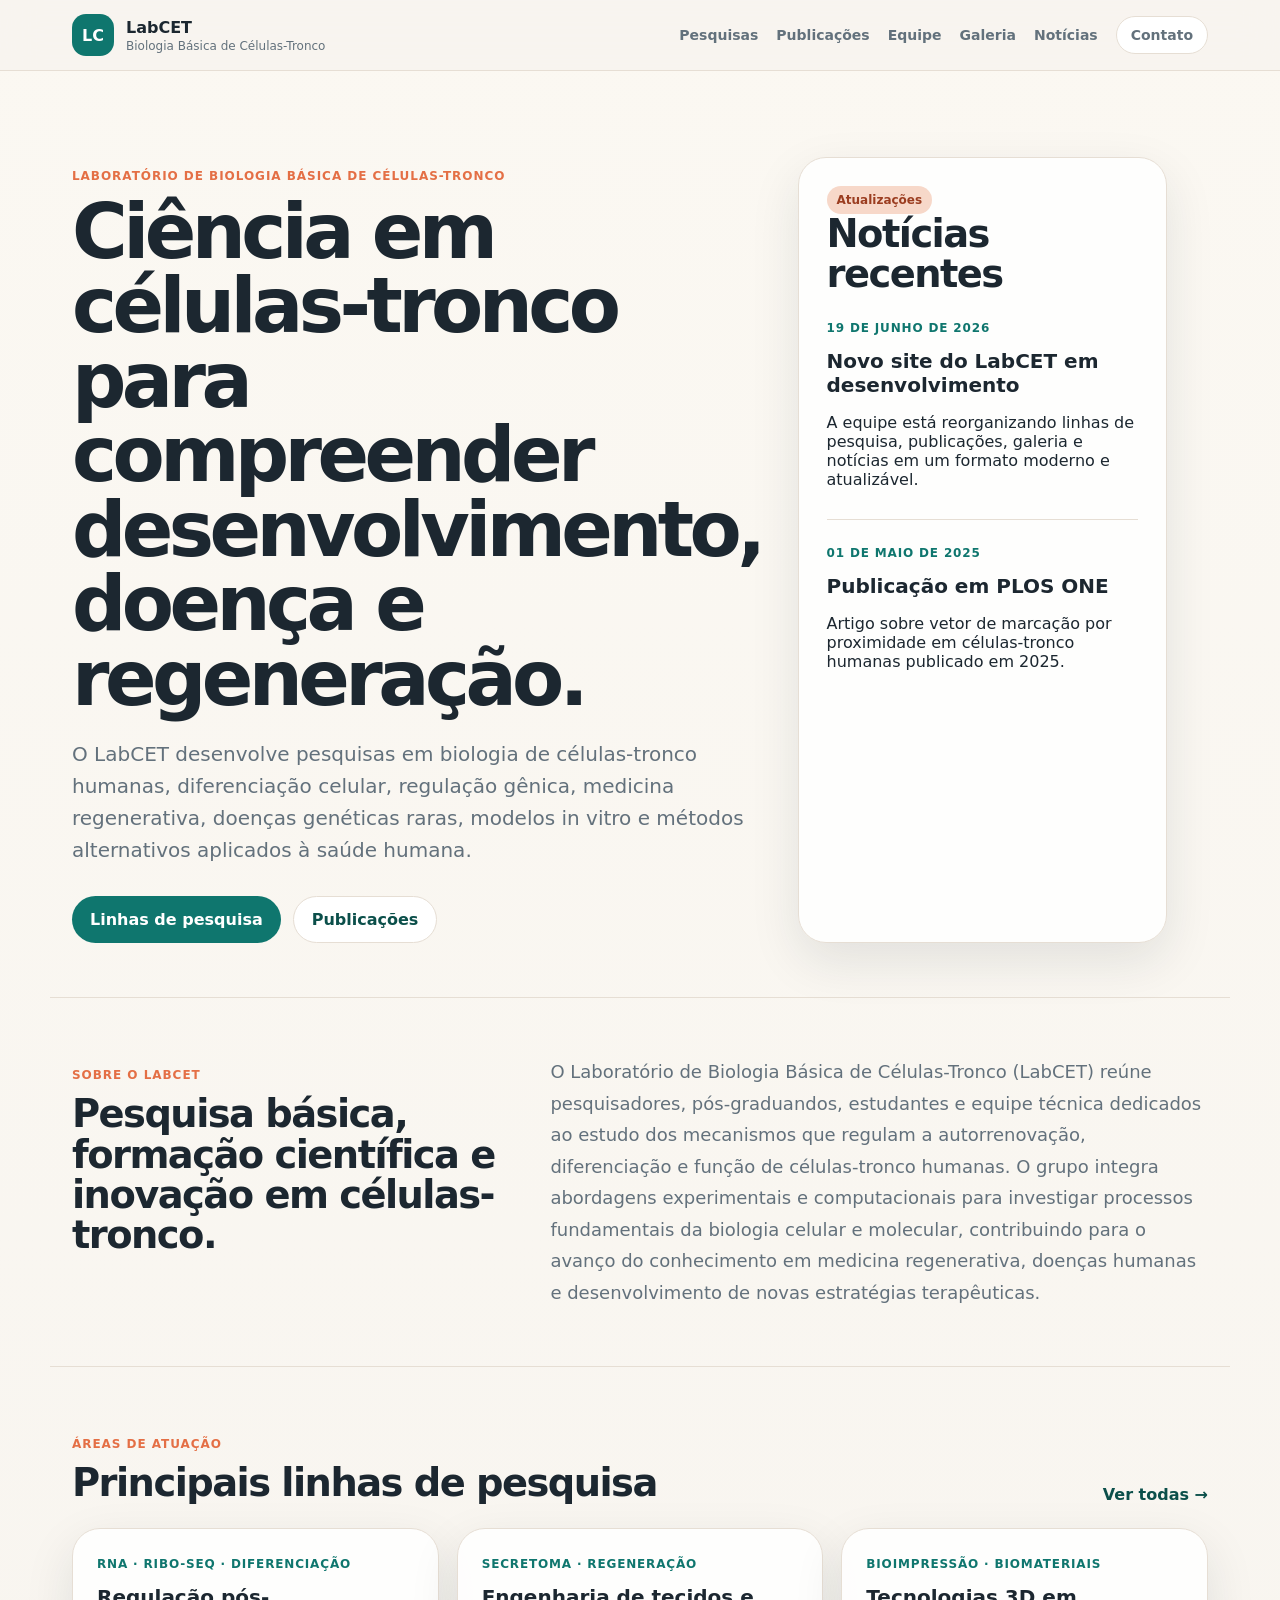
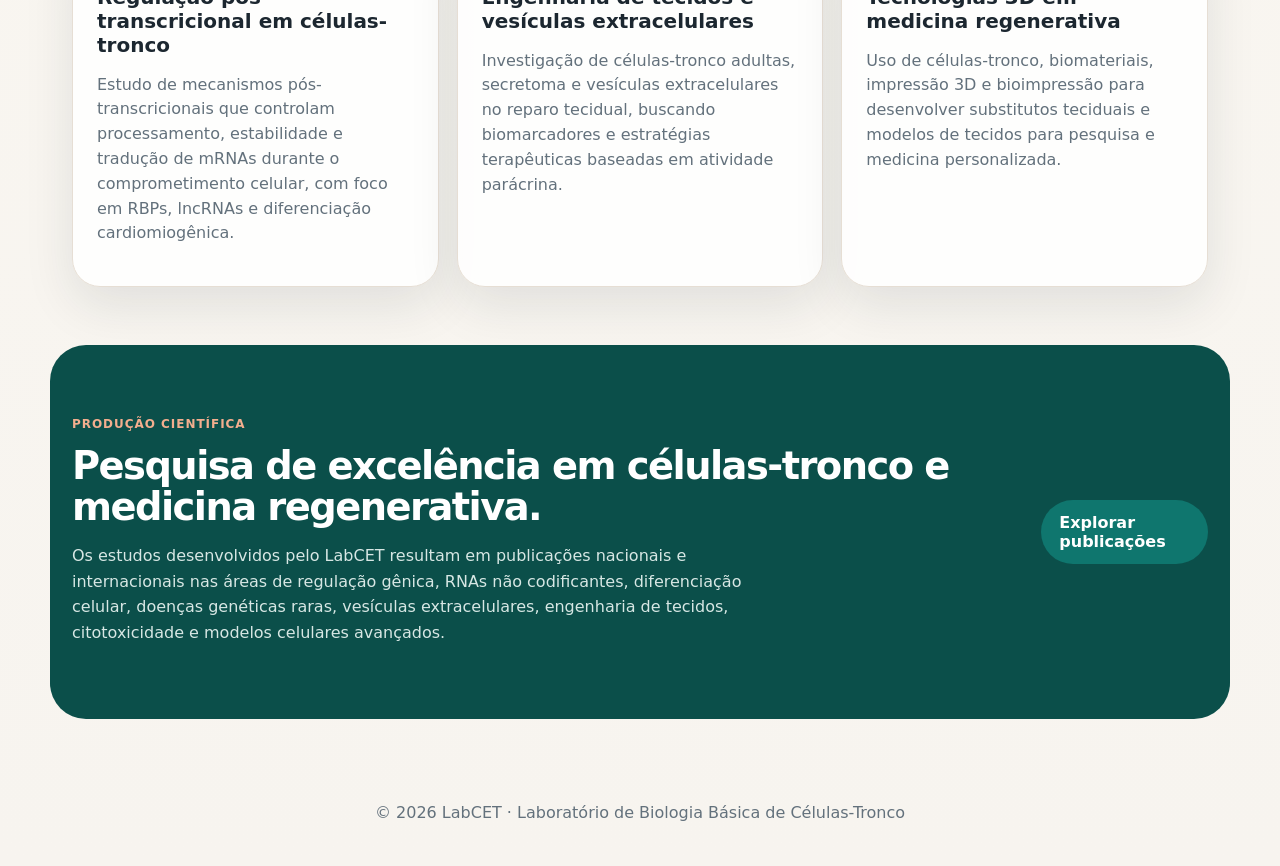
==== index.html @ a71562b8 "Update index.html" ====
<!doctype html>
<html lang="pt-BR">
<head>
  <meta charset="utf-8" />
  <meta name="viewport" content="width=device-width, initial-scale=1" />
  <title>LabCET | Início</title>
  <meta name="description" content="LabCET - Laboratório de Biologia Básica de Células-Tronco">
  <link rel="stylesheet" href="assets/styles.css" />
</head>
<body>

<header class="site-header">
  <nav class="nav">
    <a class="brand" href="index.html">
      <span class="brand-mark">LC</span>
      <span><strong>LabCET</strong><small>Biologia Básica de Células-Tronco</small></span>
    </a>
    <button class="menu-toggle" aria-label="Abrir menu">☰</button>
    <div class="nav-links">
      <a href="pesquisas.html">Pesquisas</a>
      <a href="publicacoes.html">Publicações</a>
      <a href="equipe.html">Equipe</a>
      <a href="galeria.html">Galeria</a>
      <a href="noticias.html">Notícias</a>
      <a class="pill" href="contato.html">Contato</a>
    </div>
  </nav>
</header>

<main>

<section class="hero">
  <div class="hero-copy">
    <p class="eyebrow">Laboratório de Biologia Básica de Células-Tronco</p>
    <h1>Ciência em células-tronco para compreender desenvolvimento, doença e regeneração.</h1>
    <p class="lead">
      O LabCET desenvolve pesquisas em biologia de células-tronco humanas, diferenciação celular, regulação gênica, medicina regenerativa, doenças genéticas raras, modelos in vitro e métodos alternativos aplicados à saúde humana.
    </p>
    <div class="hero-actions">
      <a class="button primary" href="pesquisas.html">Linhas de pesquisa</a>
      <a class="button secondary" href="publicacoes.html">Publicações</a>
    </div>
  </div>

  <aside class="hero-card">
    <span class="card-label">Atualizações</span>
    <h2>Notícias recentes</h2>
    <div id="news-preview"></div>
  </aside>
</section>

<section class="section about split">
  <div>
    <p class="section-kicker">Sobre o LabCET</p>
    <h2>Pesquisa básica, formação científica e inovação em células-tronco.</h2>
  </div>
  <p>
    O Laboratório de Biologia Básica de Células-Tronco (LabCET) reúne pesquisadores, pós-graduandos, estudantes e equipe técnica dedicados ao estudo dos mecanismos que regulam a autorrenovação, diferenciação e função de células-tronco humanas. O grupo integra abordagens experimentais e computacionais para investigar processos fundamentais da biologia celular e molecular, contribuindo para o avanço do conhecimento em medicina regenerativa, doenças humanas e desenvolvimento de novas estratégias terapêuticas.
  </p>
</section>

<section class="section">
  <div class="section-heading">
    <div>
      <p class="section-kicker">Áreas de atuação</p>
      <h2>Principais linhas de pesquisa</h2>
    </div>
    <a class="text-link" href="pesquisas.html">Ver todas →</a>
  </div>
  <div id="research-home" class="grid cards"></div>
</section>

<section class="section highlight-band">
  <div>
    <p class="section-kicker">Produção científica</p>
    <h2>Pesquisa de excelência em células-tronco e medicina regenerativa.</h2>
    <p>
      Os estudos desenvolvidos pelo LabCET resultam em publicações nacionais e internacionais nas áreas de regulação gênica, RNAs não codificantes, diferenciação celular, doenças genéticas raras, vesículas extracelulares, engenharia de tecidos, citotoxicidade e modelos celulares avançados.
    </p>
  </div>
  <a class="button primary" href="publicacoes.html">Explorar publicações</a>
</section>

</main>

<footer>
  <p>© <span id="current-year"></span> LabCET · Laboratório de Biologia Básica de Células-Tronco</p>
</footer>

<script src="data/site-data.js"></script>
<script src="assets/script.js"></script>

</body>
</html>
---- assets/styles.css ----
:root{
  --bg:#F7F4EF;
  --surface:#FFFFFF;
  --ink:#1C2730;
  --muted:#63717C;
  --primary:#0F766E;
  --primary-dark:#0B4F4A;
  --accent:#E46F45;
  --accent-soft:#F7D8C9;
  --line:#E6DED4;
  --shadow:0 18px 50px rgba(24,39,48,.10);
}
*{box-sizing:border-box}
html{scroll-behavior:smooth}
body{
  margin:0;
  font-family:Inter, ui-sans-serif, system-ui, -apple-system, BlinkMacSystemFont, "Segoe UI", sans-serif;
  color:var(--ink);
  background:linear-gradient(180deg,#FBF8F2 0%, var(--bg) 100%);
}
a{color:inherit}
.site-header{
  position:sticky; top:0; z-index:10;
  backdrop-filter: blur(18px);
  background:rgba(247,244,239,.86);
  border-bottom:1px solid var(--line);
}
.nav{
  max-width:1180px; margin:auto; padding:14px 22px;
  display:flex; align-items:center; justify-content:space-between; gap:20px;
}
.brand{display:flex; align-items:center; gap:12px; text-decoration:none}
.brand-mark{
  width:42px; height:42px; border-radius:14px;
  display:grid; place-items:center;
  background:var(--primary); color:white; font-weight:800;
}
.brand small{display:block;color:var(--muted);font-size:12px;margin-top:2px}
.nav-links{display:flex; align-items:center; gap:18px; font-size:14px}
.nav-links a{text-decoration:none;color:var(--muted);font-weight:650}
.nav-links a:hover{color:var(--primary-dark)}
.pill{padding:10px 14px;border:1px solid var(--line);border-radius:999px;background:white}
.menu-toggle{display:none;background:none;border:0;font-size:26px}
.hero,.page-hero{
  max-width:1180px; margin:0 auto; padding:86px 22px 54px;
}
.hero{display:grid; grid-template-columns:1.5fr .9fr; gap:36px; align-items:stretch}
.page-hero{padding-bottom:24px}
.eyebrow,.section-kicker{color:var(--accent);font-weight:800;text-transform:uppercase;letter-spacing:.08em;font-size:12px}
h1{font-size:clamp(42px,6vw,76px);line-height:.98;margin:12px 0 22px;letter-spacing:-.06em;max-width:950px}
h2{font-size:clamp(28px,3vw,42px);line-height:1.05;margin:0;letter-spacing:-.04em}
h3{margin:0 0 10px;font-size:20px}
.lead{font-size:20px;line-height:1.6;color:var(--muted);max-width:760px}
.hero-actions{display:flex;gap:12px;flex-wrap:wrap;margin-top:30px}
.button{
  display:inline-flex; align-items:center; justify-content:center;
  padding:13px 18px; border-radius:999px; text-decoration:none; font-weight:800;
}
.primary{background:var(--primary);color:white}
.secondary{background:white;color:var(--primary-dark);border:1px solid var(--line)}
.text-link{color:var(--primary-dark);font-weight:800;text-decoration:none}
.hero-card,.card,.person-card,.contact-card{
  background:rgba(255,255,255,.88);
  border:1px solid var(--line);
  border-radius:28px;
  box-shadow:var(--shadow);
}
.hero-card{padding:28px}
.card-label{display:inline-block;background:var(--accent-soft);color:#9B3D20;padding:7px 10px;border-radius:999px;font-weight:800;font-size:12px}
.section{max-width:1180px;margin:0 auto;padding:58px 22px}
.split{
  display:grid; grid-template-columns:.8fr 1.2fr; gap:40px;
  border-top:1px solid var(--line); border-bottom:1px solid var(--line);
}
.split p:last-child{font-size:18px;line-height:1.75;color:var(--muted);margin:0}
.section-heading{display:flex;justify-content:space-between;gap:20px;align-items:end;margin-bottom:24px}
.search-input{
  width:min(420px,100%);
  border:1px solid var(--line); border-radius:999px; padding:13px 16px;
  background:white; color:var(--ink); outline:0;
}
.grid{display:grid;gap:18px}
.cards{grid-template-columns:repeat(3,minmax(0,1fr))}
.card{padding:24px}
.card p,.person-card p,.contact-card p{color:var(--muted);line-height:1.55}
.tag{display:inline-block;margin-bottom:14px;color:var(--primary);font-size:12px;font-weight:800;text-transform:uppercase;letter-spacing:.07em}
.highlight-band{
  background:var(--primary-dark);
  color:white;
  border-radius:36px;
  display:flex;
  justify-content:space-between;
  align-items:center;
  gap:24px;
  margin-bottom:40px;
}
.highlight-band p{color:#D7E7E4;max-width:680px;line-height:1.6}
.highlight-band .section-kicker{color:#F3AE8E}
.year-tabs{display:flex;gap:8px;flex-wrap:wrap;margin-bottom:28px}
.year-tabs button{
  border:1px solid var(--line);background:white;border-radius:999px;padding:10px 14px;font-weight:800;color:var(--muted);cursor:pointer
}
.year-tabs button.active{background:var(--primary);color:white;border-color:var(--primary)}
.publication-timeline{position:relative;display:grid;gap:36px}
.year-group{
  display:grid;
  grid-template-columns:110px 1fr;
  gap:28px;
}
.year-label{
  position:sticky;
  top:92px;
  align-self:start;
  font-size:34px;
  letter-spacing:-.05em;
  font-weight:900;
  color:var(--primary-dark);
}
.year-items{
  position:relative;
  display:grid;
  gap:14px;
  padding-left:24px;
  border-left:2px solid var(--line);
}
.pub-item{
  position:relative;
  background:white;
  border:1px solid var(--line);
  border-radius:22px;
  padding:18px;
}
.pub-item:before{
  content:"";
  position:absolute;
  left:-32px;
  top:24px;
  width:14px;
  height:14px;
  border-radius:999px;
  background:var(--accent);
  border:4px solid var(--bg);
}
.pub-item strong{display:block;font-size:18px}
.pub-meta{color:var(--muted);font-size:14px;margin-top:8px}
.team-grid{grid-template-columns:repeat(4,minmax(0,1fr))}
.person-card{padding:18px}
.avatar{
  width:72px;height:72px;border-radius:22px;background:linear-gradient(135deg,var(--primary),var(--accent));
  display:grid;place-items:center;color:white;font-weight:900;font-size:22px;margin-bottom:14px;
}
.role{color:var(--accent);font-weight:800;font-size:12px;text-transform:uppercase}
.gallery-grid{display:grid;grid-template-columns:repeat(4,1fr);gap:16px}
.gallery-placeholder{
  min-height:220px;border-radius:28px;border:1px dashed #C7BCAE;background:#fff8;
  display:grid;place-items:center;color:var(--muted);font-weight:800;text-align:center;padding:18px
}
.contact-card{
  padding:34px;
  display:flex;
  justify-content:space-between;
  align-items:center;
  gap:24px;
}
footer{text-align:center;color:var(--muted);padding:28px}
.mini-news{border-bottom:1px solid var(--line);padding:14px 0}
.mini-news:last-child{border-bottom:0}
@media(max-width:850px){
  .hero,.split,.year-group{grid-template-columns:1fr}
  .cards,.team-grid,.gallery-grid{grid-template-columns:1fr}
  .section-heading,.highlight-band,.contact-card{align-items:stretch;flex-direction:column}
  .year-label{position:static}
  .nav-links{display:none;position:absolute;left:22px;right:22px;top:72px;background:white;border:1px solid var(--line);border-radius:22px;padding:18px;box-shadow:var(--shadow);flex-direction:column;align-items:flex-start}
  .nav-links.open{display:flex}
  .menu-toggle{display:block}
}
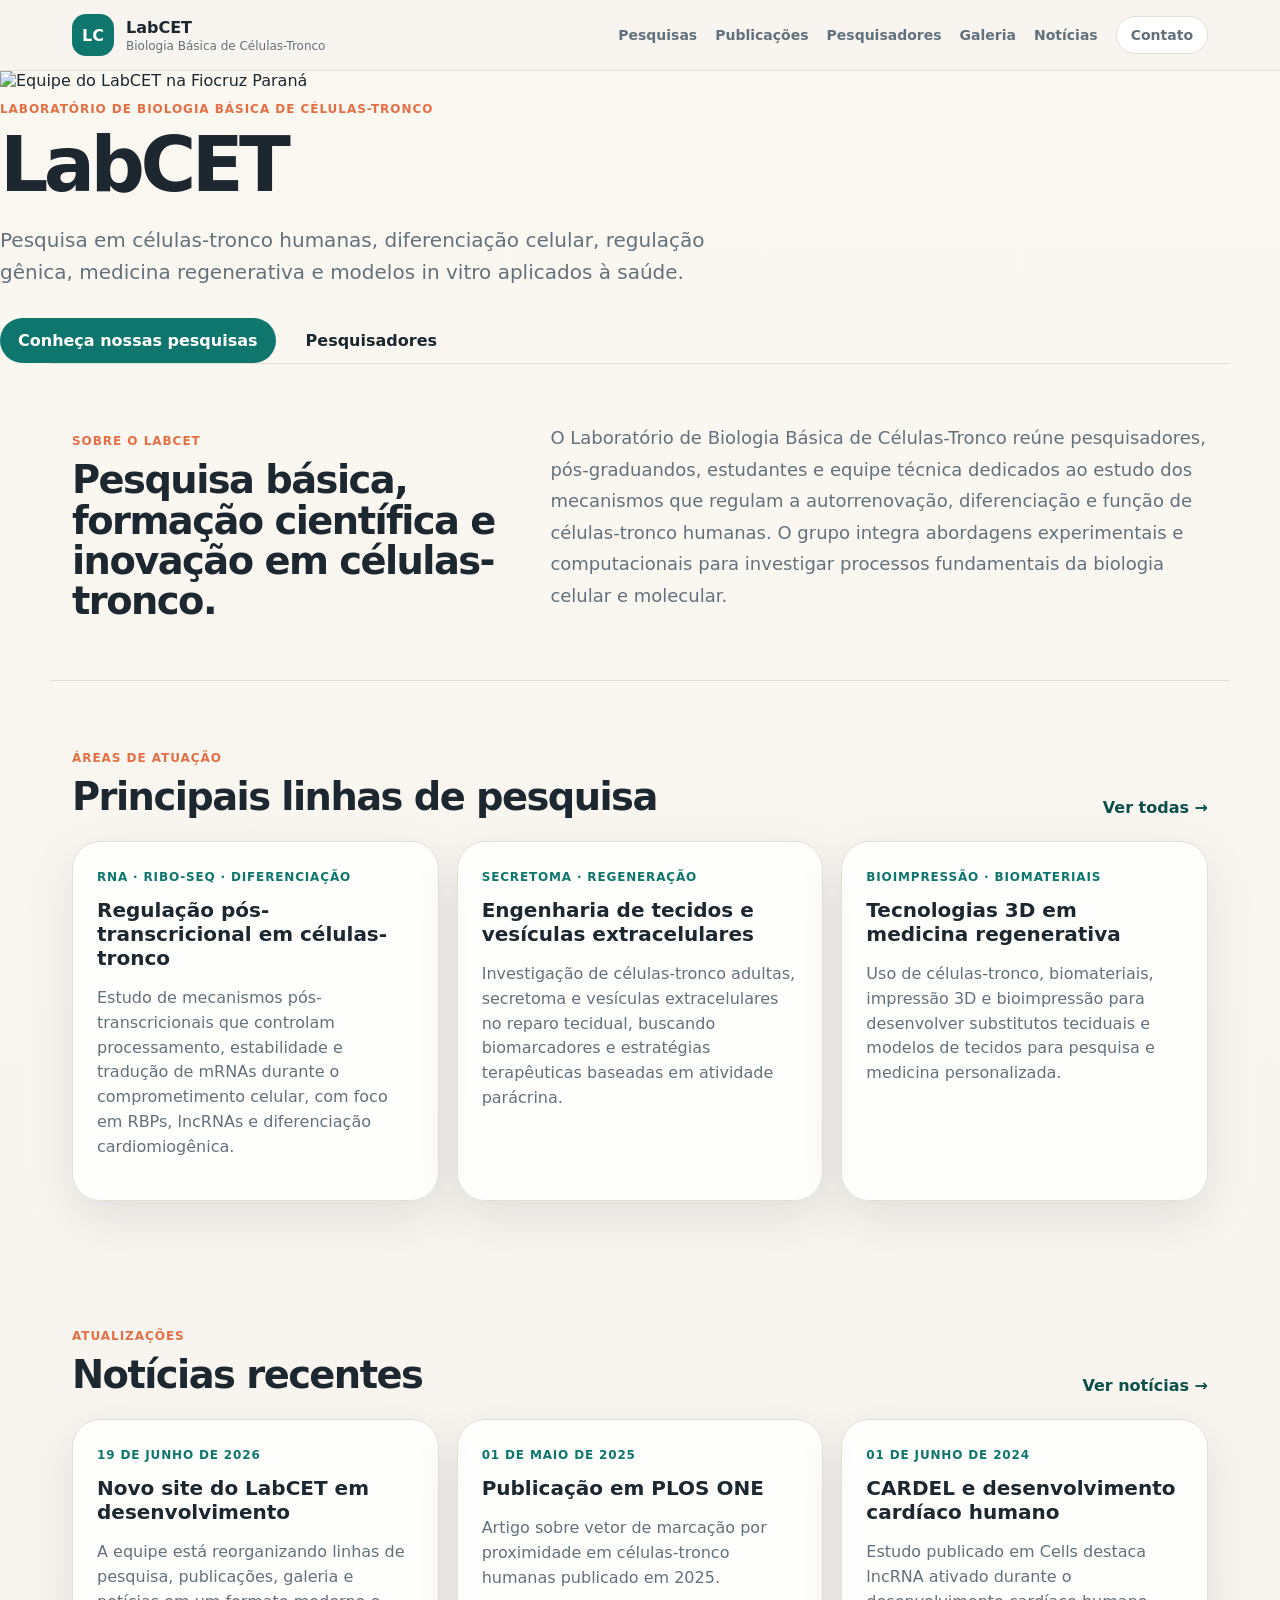
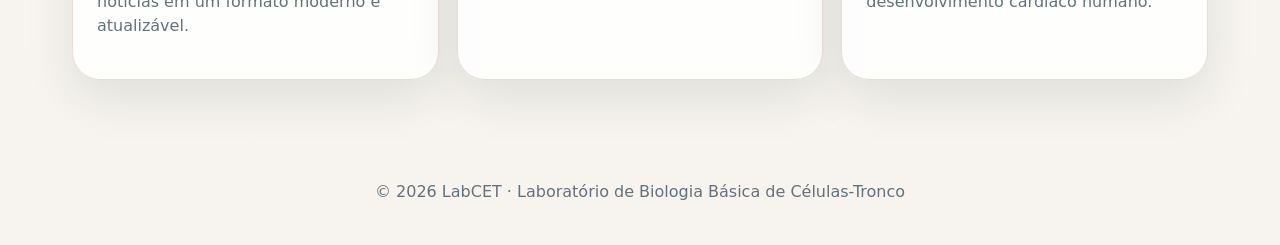
==== commit 43f2ce1b: "Revise content in index.html for clarity and structure Updated various sections of the index.html fi" ====
--- a/index.html
+++ b/index.html
@@ -19,7 +19,7 @@
     <div class="nav-links">
       <a href="pesquisas.html">Pesquisas</a>
       <a href="publicacoes.html">Publicações</a>
-      <a href="equipe.html">Equipe</a>
+      <a href="equipe.html">Pesquisadores</a>
       <a href="galeria.html">Galeria</a>
       <a href="noticias.html">Notícias</a>
       <a class="pill" href="contato.html">Contato</a>
@@ -29,24 +29,22 @@
 
 <main>
 
-<section class="hero">
-  <div class="hero-copy">
+<section class="home-hero-photo">
+  <img src="assets/images/labcet_equipe_fiocruz.jpg" alt="Equipe do LabCET na Fiocruz Paraná">
+  <div class="home-hero-overlay"></div>
+
+  <div class="home-hero-content">
     <p class="eyebrow">Laboratório de Biologia Básica de Células-Tronco</p>
-    <h1>Ciência em células-tronco para compreender desenvolvimento, doença e regeneração.</h1>
+    <h1>LabCET</h1>
     <p class="lead">
-      O LabCET desenvolve pesquisas em biologia de células-tronco humanas, diferenciação celular, regulação gênica, medicina regenerativa, doenças genéticas raras, modelos in vitro e métodos alternativos aplicados à saúde humana.
+      Pesquisa em células-tronco humanas, diferenciação celular, regulação gênica,
+      medicina regenerativa e modelos in vitro aplicados à saúde.
     </p>
     <div class="hero-actions">
-      <a class="button primary" href="pesquisas.html">Linhas de pesquisa</a>
-      <a class="button secondary" href="publicacoes.html">Publicações</a>
+      <a class="button primary" href="pesquisas.html">Conheça nossas pesquisas</a>
+      <a class="button photo-secondary" href="equipe.html">Pesquisadores</a>
     </div>
   </div>
-
-  <aside class="hero-card">
-    <span class="card-label">Atualizações</span>
-    <h2>Notícias recentes</h2>
-    <div id="news-preview"></div>
-  </aside>
 </section>
 
 <section class="section about split">
@@ -55,7 +53,11 @@
     <h2>Pesquisa básica, formação científica e inovação em células-tronco.</h2>
   </div>
   <p>
-    O Laboratório de Biologia Básica de Células-Tronco (LabCET) reúne pesquisadores, pós-graduandos, estudantes e equipe técnica dedicados ao estudo dos mecanismos que regulam a autorrenovação, diferenciação e função de células-tronco humanas. O grupo integra abordagens experimentais e computacionais para investigar processos fundamentais da biologia celular e molecular, contribuindo para o avanço do conhecimento em medicina regenerativa, doenças humanas e desenvolvimento de novas estratégias terapêuticas.
+    O Laboratório de Biologia Básica de Células-Tronco reúne pesquisadores,
+    pós-graduandos, estudantes e equipe técnica dedicados ao estudo dos mecanismos
+    que regulam a autorrenovação, diferenciação e função de células-tronco humanas.
+    O grupo integra abordagens experimentais e computacionais para investigar
+    processos fundamentais da biologia celular e molecular.
   </p>
 </section>
 
@@ -70,15 +72,15 @@
   <div id="research-home" class="grid cards"></div>
 </section>
 
-<section class="section highlight-band">
-  <div>
-    <p class="section-kicker">Produção científica</p>
-    <h2>Pesquisa de excelência em células-tronco e medicina regenerativa.</h2>
-    <p>
-      Os estudos desenvolvidos pelo LabCET resultam em publicações nacionais e internacionais nas áreas de regulação gênica, RNAs não codificantes, diferenciação celular, doenças genéticas raras, vesículas extracelulares, engenharia de tecidos, citotoxicidade e modelos celulares avançados.
-    </p>
+<section class="section news-home">
+  <div class="section-heading">
+    <div>
+      <p class="section-kicker">Atualizações</p>
+      <h2>Notícias recentes</h2>
+    </div>
+    <a class="text-link" href="noticias.html">Ver notícias →</a>
   </div>
-  <a class="button primary" href="publicacoes.html">Explorar publicações</a>
+  <div id="news-list" class="grid cards"></div>
 </section>
 
 </main>
--- a/assets/styles.css
+++ b/assets/styles.css
@@ -175,3 +175,81 @@
   .nav-links.open{display:flex}
   .menu-toggle{display:block}
 }
+
+
+.leaders-grid{
+  display:grid;
+  grid-template-columns:repeat(2,minmax(0,1fr));
+  gap:22px;
+}
+.leader-card{
+  background:rgba(255,255,255,.9);
+  border:1px solid var(--line);
+  border-radius:32px;
+  box-shadow:var(--shadow);
+  padding:24px;
+  display:grid;
+  grid-template-columns:118px 1fr;
+  gap:22px;
+  align-items:start;
+}
+.leader-photo{
+  width:118px;
+  height:118px;
+  border-radius:28px;
+  background:linear-gradient(135deg,var(--primary),var(--accent));
+  display:grid;
+  place-items:center;
+  color:white;
+  font-size:34px;
+  font-weight:900;
+  overflow:hidden;
+}
+.leader-photo img{
+  width:100%;
+  height:100%;
+  object-fit:cover;
+  display:block;
+}
+.leader-title{
+  color:var(--accent);
+  font-weight:900;
+  font-size:12px;
+  text-transform:uppercase;
+  letter-spacing:.07em;
+  margin-bottom:8px;
+}
+.leader-area{
+  color:var(--primary-dark);
+  font-weight:800;
+  line-height:1.35;
+  margin:8px 0 10px;
+}
+.leader-bio{
+  color:var(--muted);
+  line-height:1.6;
+  margin:0;
+}
+.team-groups{
+  display:grid;
+  gap:34px;
+}
+.team-group h3{
+  font-size:26px;
+  letter-spacing:-.04em;
+  margin-bottom:16px;
+  color:var(--primary-dark);
+}
+.team-group-grid{
+  display:grid;
+  grid-template-columns:repeat(4,minmax(0,1fr));
+  gap:18px;
+}
+@media(max-width:950px){
+  .leaders-grid{grid-template-columns:1fr}
+  .team-group-grid{grid-template-columns:repeat(2,minmax(0,1fr))}
+}
+@media(max-width:620px){
+  .leader-card{grid-template-columns:1fr}
+  .team-group-grid{grid-template-columns:1fr}
+}
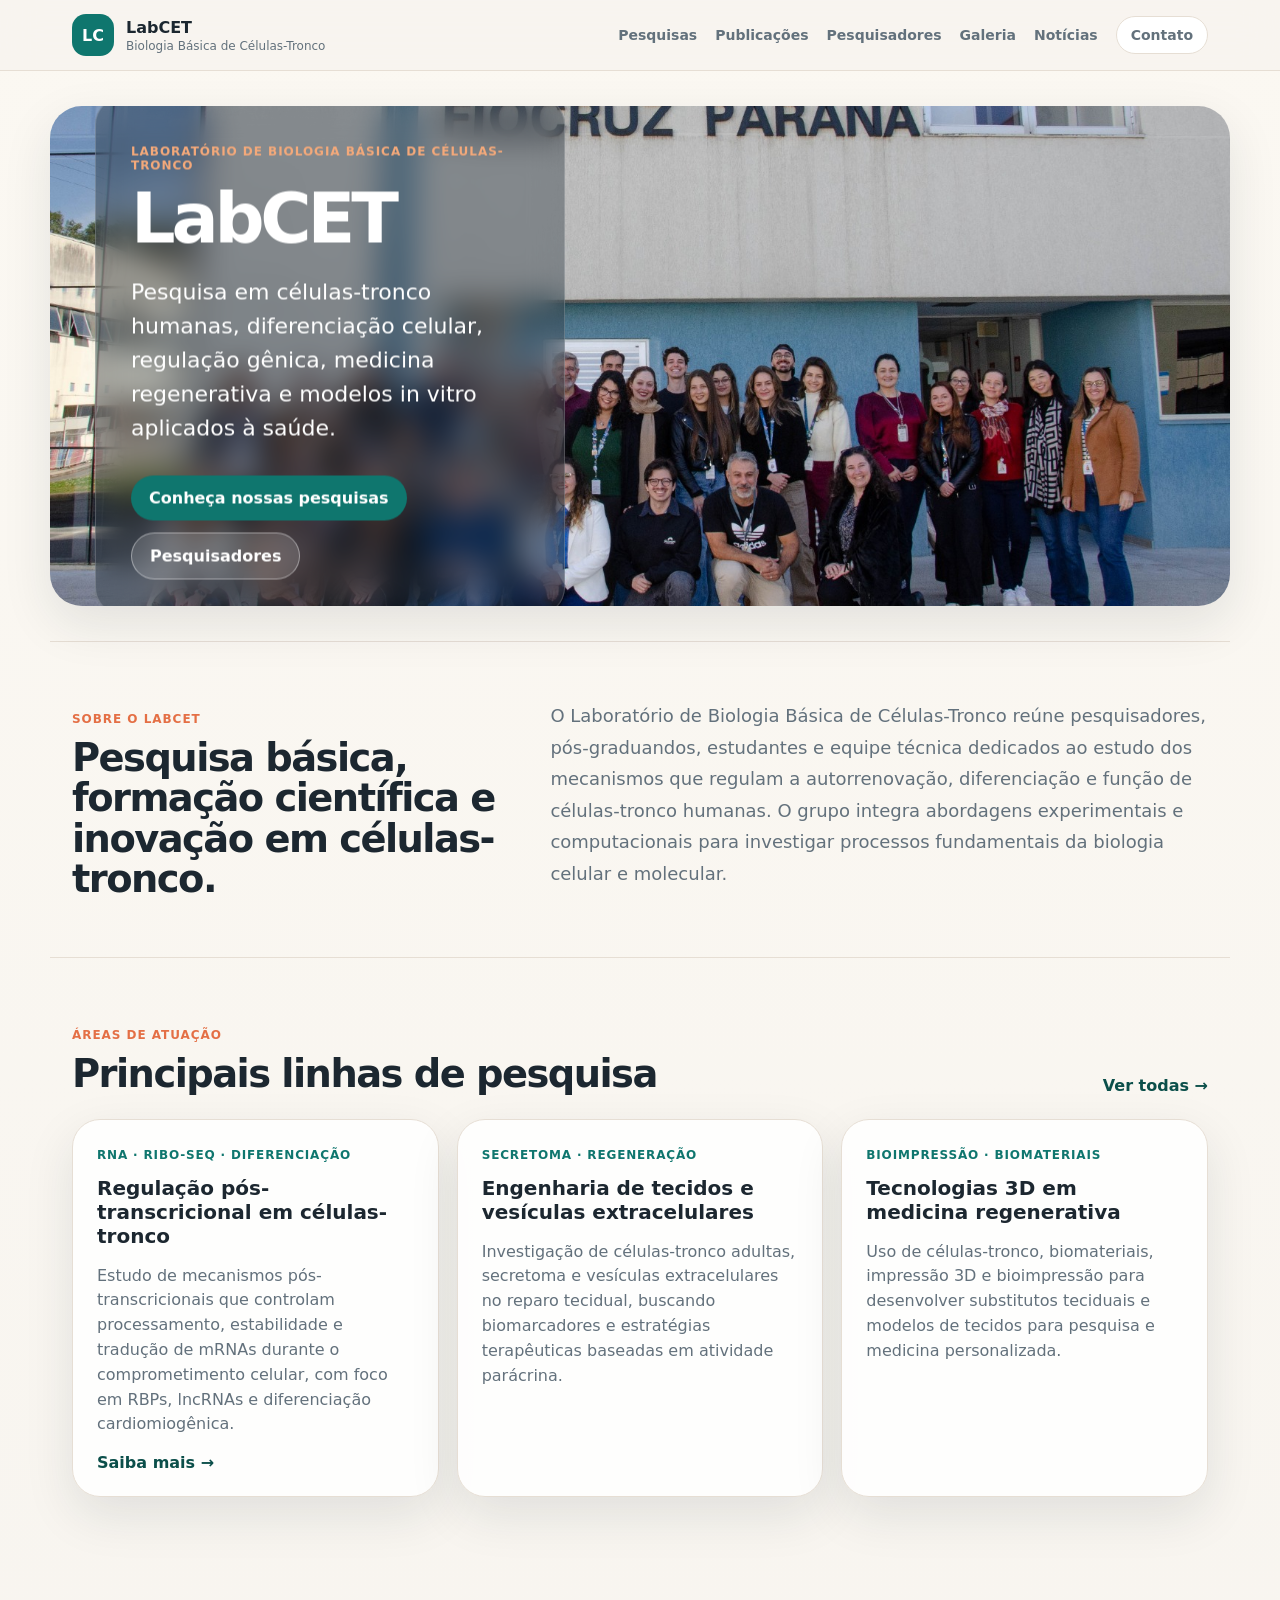
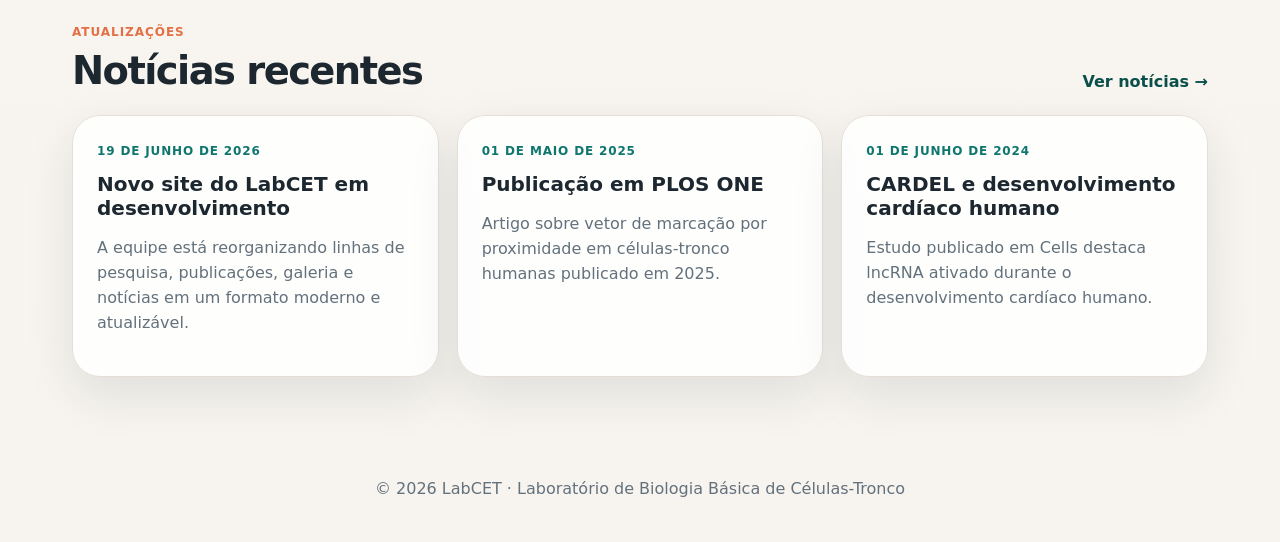
==== commit 25b41cb4: "Update index.html" ====
--- a/index.html
+++ b/index.html
@@ -30,21 +30,36 @@
 <main>
 
 <section class="home-hero-photo">
-  <img src="assets/images/labcet_equipe_fiocruz.jpg" alt="Equipe do LabCET na Fiocruz Paraná">
-  <div class="home-hero-overlay"></div>
 
-  <div class="home-hero-content">
-    <p class="eyebrow">Laboratório de Biologia Básica de Células-Tronco</p>
-    <h1>LabCET</h1>
-    <p class="lead">
-      Pesquisa em células-tronco humanas, diferenciação celular, regulação gênica,
-      medicina regenerativa e modelos in vitro aplicados à saúde.
-    </p>
-    <div class="hero-actions">
-      <a class="button primary" href="pesquisas.html">Conheça nossas pesquisas</a>
-      <a class="button photo-secondary" href="equipe.html">Pesquisadores</a>
+    <img src="assets/images/labcet_equipe_fiocruz.jpg"
+         alt="Equipe do LabCET na Fiocruz Paraná">
+
+    <div class="glass-card">
+
+        <p class="eyebrow">
+            Laboratório de Biologia Básica de Células-Tronco
+        </p>
+
+        <h1>LabCET</h1>
+
+        <p class="lead">
+            Pesquisa em células-tronco humanas, diferenciação celular,
+            regulação gênica, medicina regenerativa e modelos in vitro
+            aplicados à saúde.
+        </p>
+
+        <div class="hero-actions">
+            <a class="button primary" href="pesquisas.html">
+                Conheça nossas pesquisas
+            </a>
+
+            <a class="button photo-secondary" href="equipe.html">
+                Pesquisadores
+            </a>
+        </div>
+
     </div>
-  </div>
+
 </section>
 
 <section class="section about split">
--- a/assets/styles.css
+++ b/assets/styles.css
@@ -253,3 +253,122 @@
   .leader-card{grid-template-columns:1fr}
   .team-group-grid{grid-template-columns:1fr}
 }
+
+/* ===== Banner da Home ===== */
+
+.home-hero-photo{
+    position:relative;
+    max-width:1180px;
+    height:500px;
+    margin:35px auto;
+    border-radius:32px;
+    overflow:hidden;
+    box-shadow:var(--shadow);
+}
+
+.home-hero-photo img{
+    width:100%;
+    height:100%;
+    object-fit:cover;
+    object-position:center 80%;
+}
+
+.home-hero-overlay{
+    position:absolute;
+    inset:0;
+    background:linear-gradient(90deg,
+        rgba(12,31,38,.82) 0%,
+        rgba(12,31,38,.50) 38%,
+        rgba(12,31,38,.08) 70%);
+}
+
+.home-hero-content{
+    position:absolute;
+    left:55px;
+    bottom:55px;
+    max-width:600px;
+    color:white;
+    z-index:5;
+}
+
+.home-hero-content h1{
+    color:white;
+    font-size:82px;
+    margin:10px 0;
+    line-height:.95;
+}
+
+.home-hero-content .lead{
+    color:white;
+    font-size:22px;
+}
+
+.home-hero-content .eyebrow{
+    color:#F3AE8E;
+}
+
+.photo-secondary{
+    background:rgba(255,255,255,.15);
+    color:white;
+    border:1px solid rgba(255,255,255,.4);
+}
+
+.glass-card{
+
+    position:absolute;
+
+    left:45px;
+
+    top:50%;
+
+    transform:translateY(-50%);
+
+    width:470px;
+
+    padding:35px;
+
+    border-radius:28px;
+
+    backdrop-filter:blur(16px);
+
+    background:rgba(18,33,44,.34);
+
+    border:1px solid rgba(255,255,255,.18);
+
+    color:white;
+
+    z-index:20;
+
+}
+
+.glass-card h1{
+
+    color:white;
+
+    font-size:70px;
+
+    margin:8px 0 18px;
+
+}
+
+.glass-card .lead{
+
+    color:white;
+
+    font-size:22px;
+
+    line-height:1.55;
+
+}
+
+.glass-card .eyebrow{
+
+    color:#F4A97A;
+
+    font-weight:700;
+
+    letter-spacing:.08em;
+
+    text-transform:uppercase;
+
+}
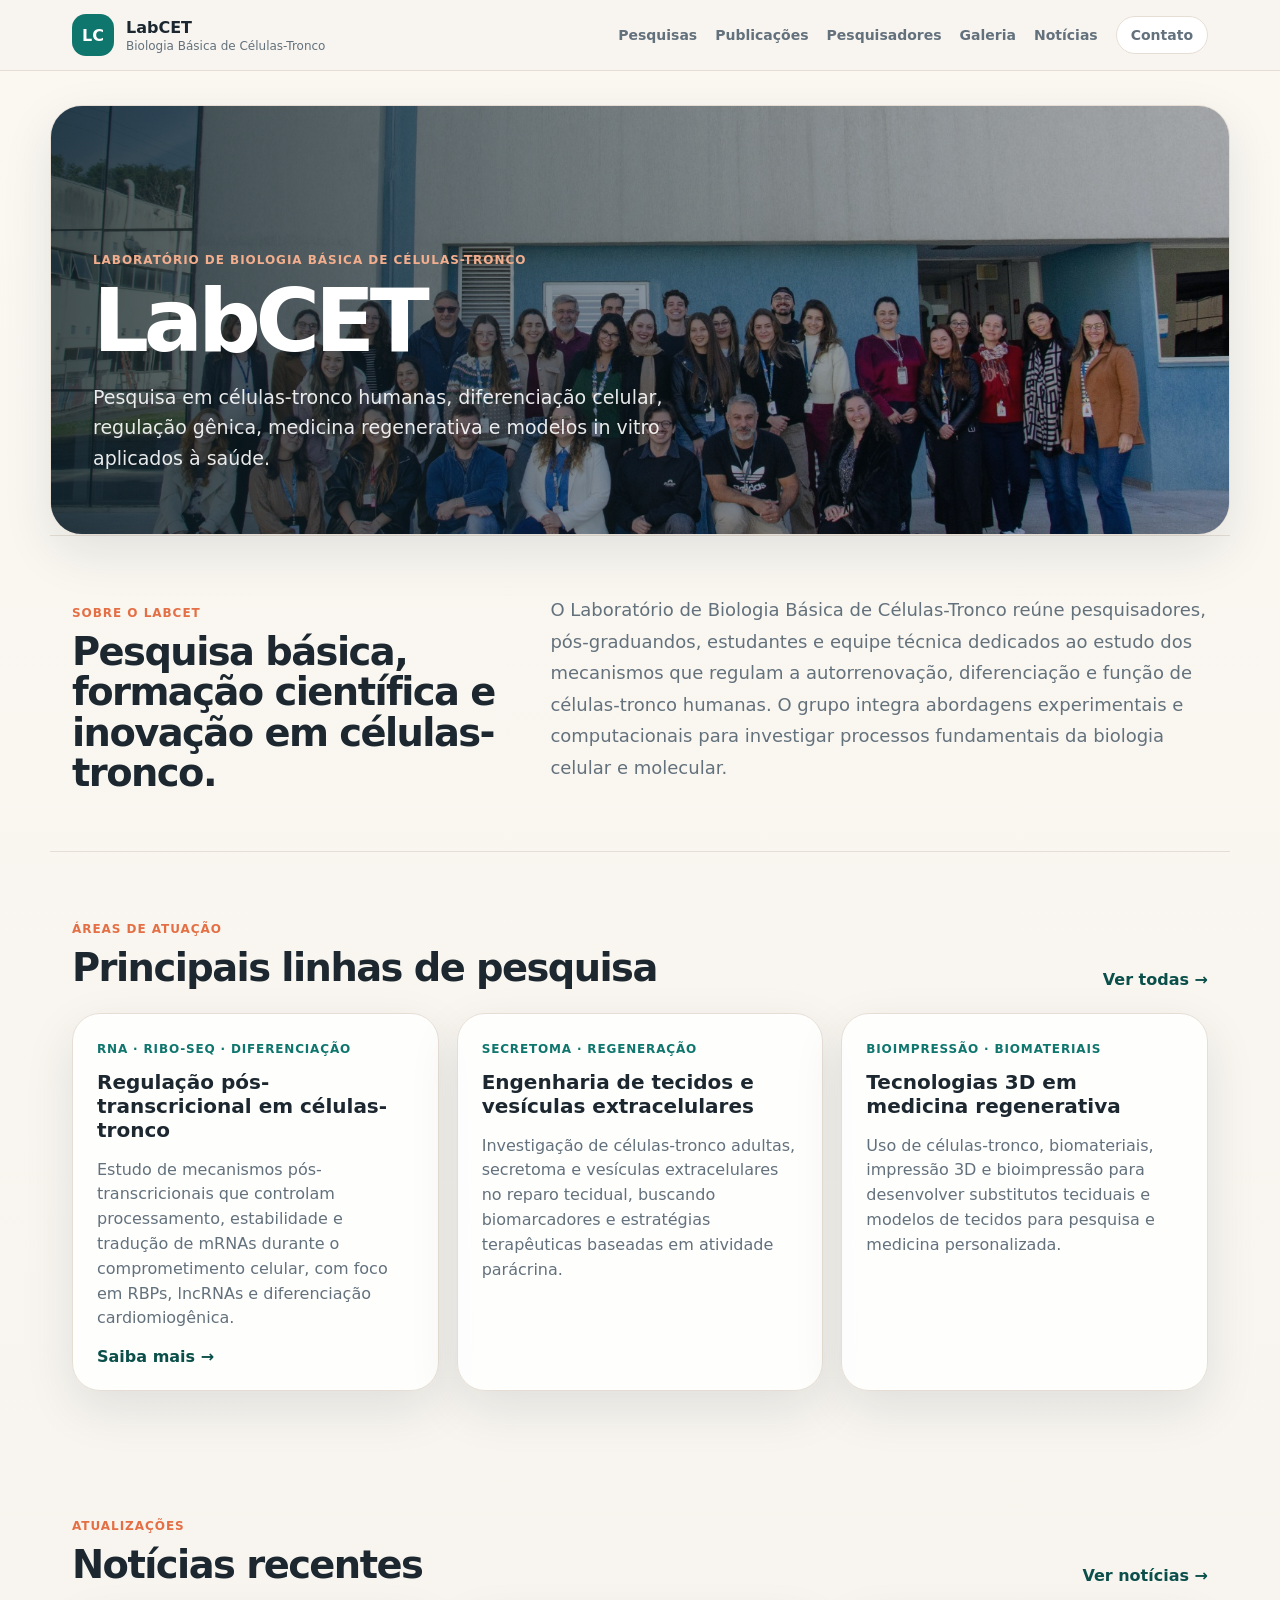
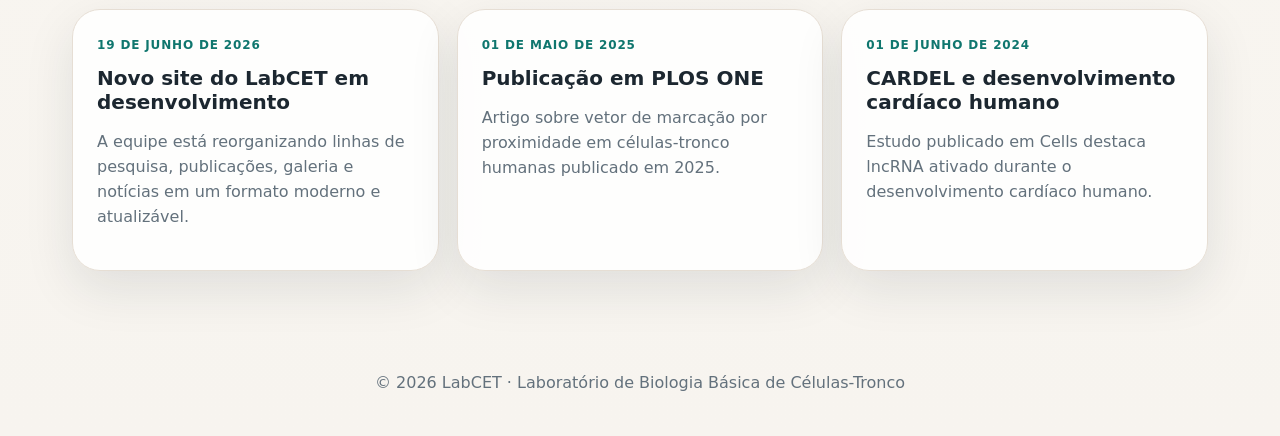
==== commit 6778d666: "Update index.html" ====
--- a/index.html
+++ b/index.html
@@ -30,36 +30,17 @@
 <main>
 
 <section class="home-hero-photo">
+  <img src="assets/images/labcet_equipe_fiocruz.jpg" alt="Equipe do LabCET na Fiocruz Paraná">
+  <div class="home-hero-overlay"></div>
 
-    <img src="assets/images/labcet_equipe_fiocruz.jpg"
-         alt="Equipe do LabCET na Fiocruz Paraná">
-
-    <div class="glass-card">
-
-        <p class="eyebrow">
-            Laboratório de Biologia Básica de Células-Tronco
-        </p>
-
-        <h1>LabCET</h1>
-
-        <p class="lead">
-            Pesquisa em células-tronco humanas, diferenciação celular,
-            regulação gênica, medicina regenerativa e modelos in vitro
-            aplicados à saúde.
-        </p>
-
-        <div class="hero-actions">
-            <a class="button primary" href="pesquisas.html">
-                Conheça nossas pesquisas
-            </a>
-
-            <a class="button photo-secondary" href="equipe.html">
-                Pesquisadores
-            </a>
-        </div>
-
-    </div>
-
+  <div class="home-hero-content">
+    <p class="eyebrow">Laboratório de Biologia Básica de Células-Tronco</p>
+    <h1>LabCET</h1>
+    <p class="lead">
+      Pesquisa em células-tronco humanas, diferenciação celular, regulação gênica,
+      medicina regenerativa e modelos in vitro aplicados à saúde.
+    </p>
+  </div>
 </section>
 
 <section class="section about split">
--- a/assets/styles.css
+++ b/assets/styles.css
@@ -254,121 +254,86 @@
   .team-group-grid{grid-template-columns:1fr}
 }
 
-/* ===== Banner da Home ===== */
-
-.home-hero-photo{
-    position:relative;
-    max-width:1180px;
-    height:500px;
-    margin:35px auto;
-    border-radius:32px;
-    overflow:hidden;
-    box-shadow:var(--shadow);
-}
-
-.home-hero-photo img{
-    width:100%;
-    height:100%;
-    object-fit:cover;
-    object-position:center 80%;
-}
-
-.home-hero-overlay{
-    position:absolute;
-    inset:0;
-    background:linear-gradient(90deg,
-        rgba(12,31,38,.82) 0%,
-        rgba(12,31,38,.50) 38%,
-        rgba(12,31,38,.08) 70%);
-}
-
-.home-hero-content{
-    position:absolute;
-    left:55px;
-    bottom:55px;
-    max-width:600px;
-    color:white;
-    z-index:5;
-}
-
-.home-hero-content h1{
-    color:white;
-    font-size:82px;
-    margin:10px 0;
-    line-height:.95;
-}
-
-.home-hero-content .lead{
-    color:white;
-    font-size:22px;
-}
-
-.home-hero-content .eyebrow{
-    color:#F3AE8E;
-}
-
-.photo-secondary{
-    background:rgba(255,255,255,.15);
-    color:white;
-    border:1px solid rgba(255,255,255,.4);
-}
-
-.glass-card{
-
-    position:absolute;
-
-    left:45px;
-
-    top:50%;
-
-    transform:translateY(-50%);
-
-    width:470px;
-
-    padding:35px;
-
-    border-radius:28px;
-
-    backdrop-filter:blur(16px);
-
-    background:rgba(18,33,44,.34);
-
-    border:1px solid rgba(255,255,255,.18);
-
-    color:white;
-
-    z-index:20;
-
-}
-
-.glass-card h1{
-
-    color:white;
-
-    font-size:70px;
-
-    margin:8px 0 18px;
-
-}
-
-.glass-card .lead{
-
-    color:white;
-
-    font-size:22px;
-
-    line-height:1.55;
-
-}
-
-.glass-card .eyebrow{
-
-    color:#F4A97A;
-
-    font-weight:700;
-
-    letter-spacing:.08em;
-
-    text-transform:uppercase;
-
-}
+
+/* ===== HOME: BANNER COM FOTO ===== */
+
+.home-hero-photo {
+  position: relative;
+  max-width: 1180px;
+  height: 430px;
+  margin: 34px auto 0;
+  border-radius: 32px;
+  overflow: hidden;
+  border: 1px solid var(--line);
+  box-shadow: var(--shadow);
+}
+
+.home-hero-photo > img {
+  width: 100%;
+  height: 100%;
+  object-fit: cover;
+  object-position: center 80%;
+  display: block;
+}
+
+.home-hero-overlay {
+  position: absolute;
+  inset: 0;
+  background:
+    linear-gradient(90deg, rgba(12,31,38,.78) 0%, rgba(12,31,38,.46) 42%, rgba(12,31,38,.08) 100%);
+  z-index: 1;
+}
+
+.home-hero-content {
+  position: absolute;
+  left: 42px;
+  bottom: 42px;
+  z-index: 2;
+  max-width: 680px;
+  color: white;
+}
+
+.home-hero-content h1 {
+  font-size: clamp(54px, 7vw, 88px);
+  margin: 8px 0 10px;
+  color: white;
+  line-height: .95;
+}
+
+.home-hero-content .lead {
+  max-width: 640px;
+  color: rgba(255,255,255,.9);
+  font-size: 19px;
+}
+
+.home-hero-content .eyebrow {
+  color: #F3AE8E;
+}
+
+.home-hero-content .hero-actions {
+  margin-top: 22px;
+}
+
+.photo-secondary {
+  background: rgba(255,255,255,.16);
+  color: white;
+  border: 1px solid rgba(255,255,255,.38);
+}
+
+@media(max-width:850px){
+  .home-hero-photo {
+    height: 520px;
+    margin: 22px;
+    border-radius: 26px;
+  }
+
+  .home-hero-content {
+    left: 24px;
+    right: 24px;
+    bottom: 28px;
+  }
+
+  .home-hero-content h1 {
+    font-size: 58px;
+  }
+}
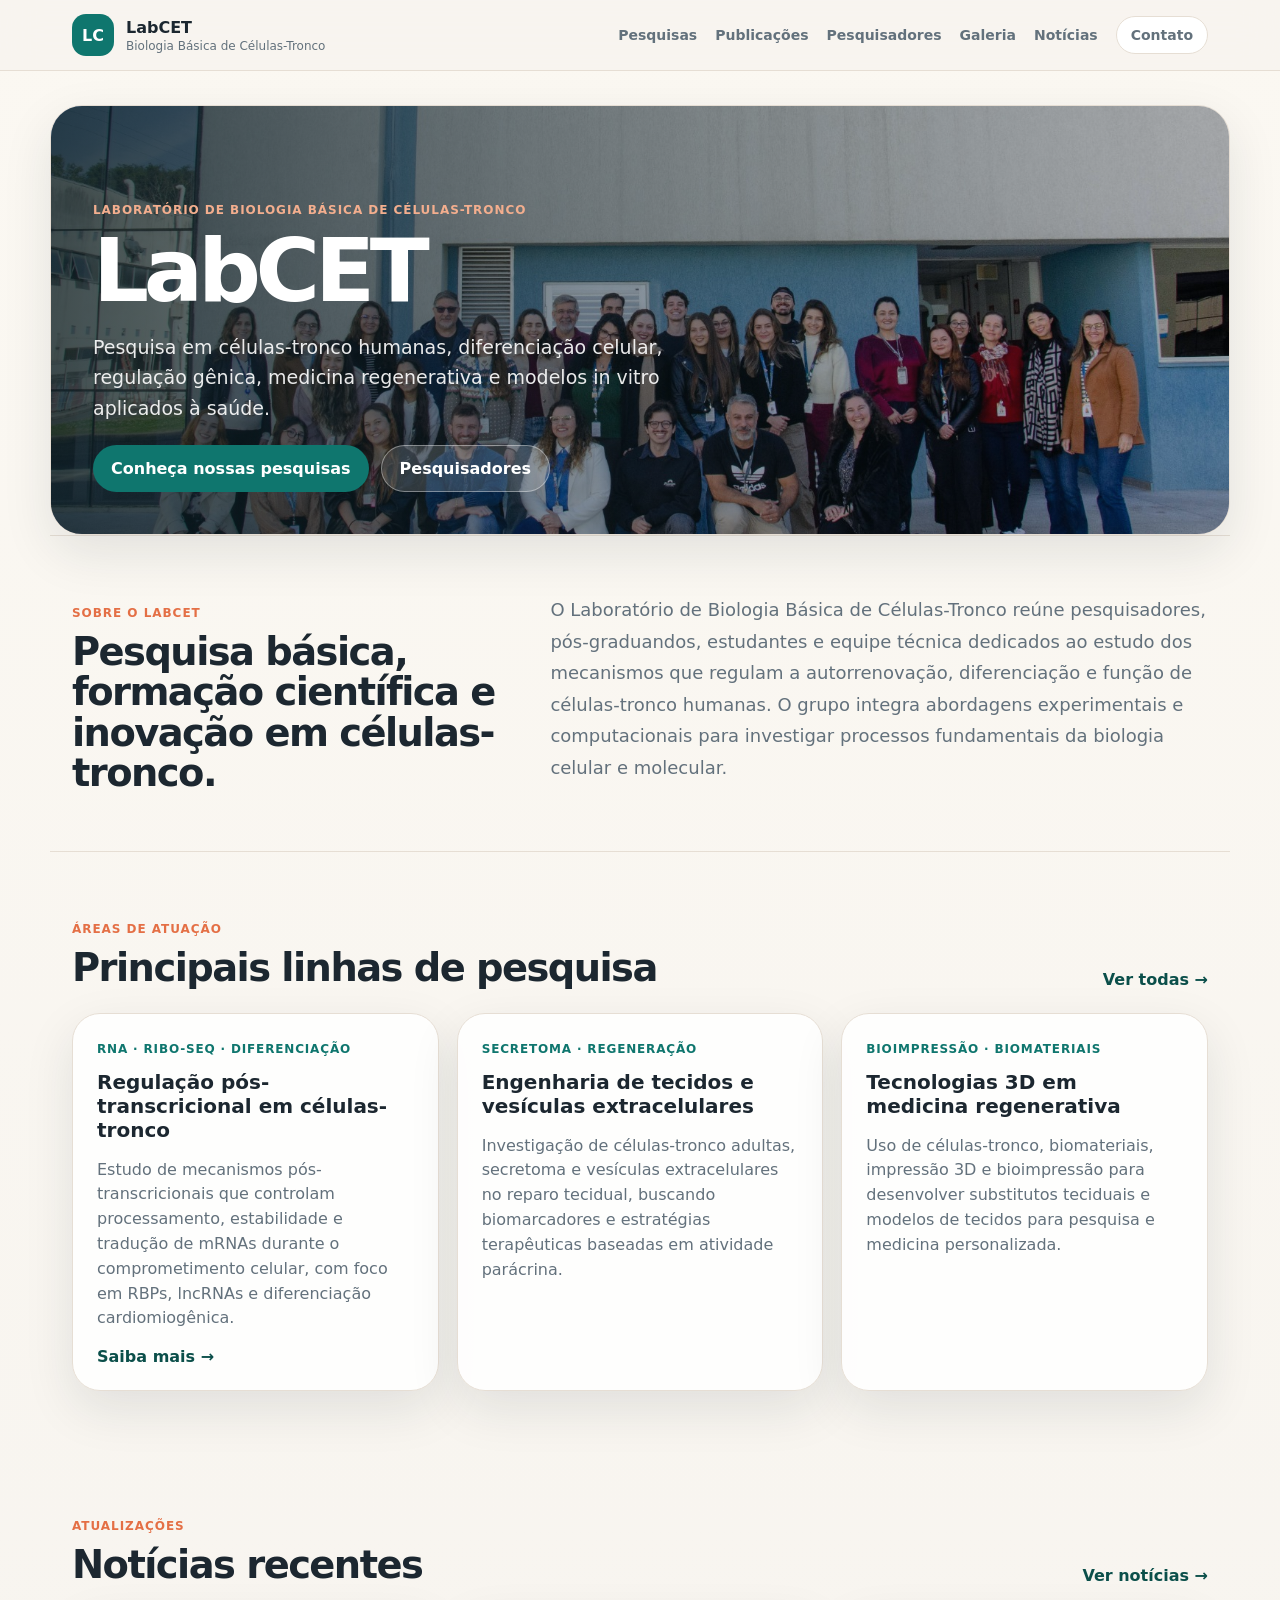
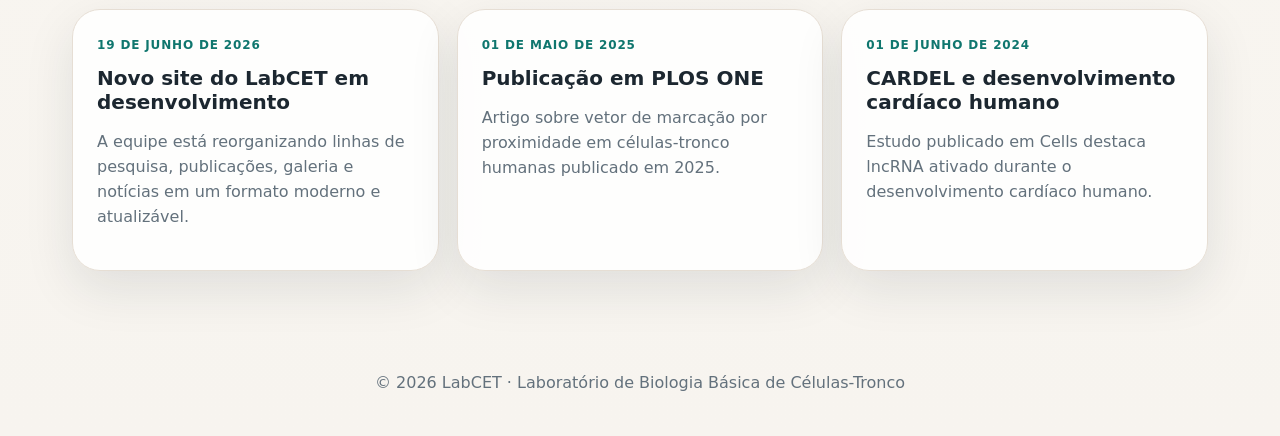
==== commit bb2e5f2e: "Add hero actions section with research and team links" ====
--- a/index.html
+++ b/index.html
@@ -40,6 +40,10 @@
       Pesquisa em células-tronco humanas, diferenciação celular, regulação gênica,
       medicina regenerativa e modelos in vitro aplicados à saúde.
     </p>
+    <div class="hero-actions">
+      <a class="button primary" href="pesquisas.html">Conheça nossas pesquisas</a>
+      <a class="button photo-secondary" href="equipe.html">Pesquisadores</a>
+    </div>
   </div>
 </section>
 
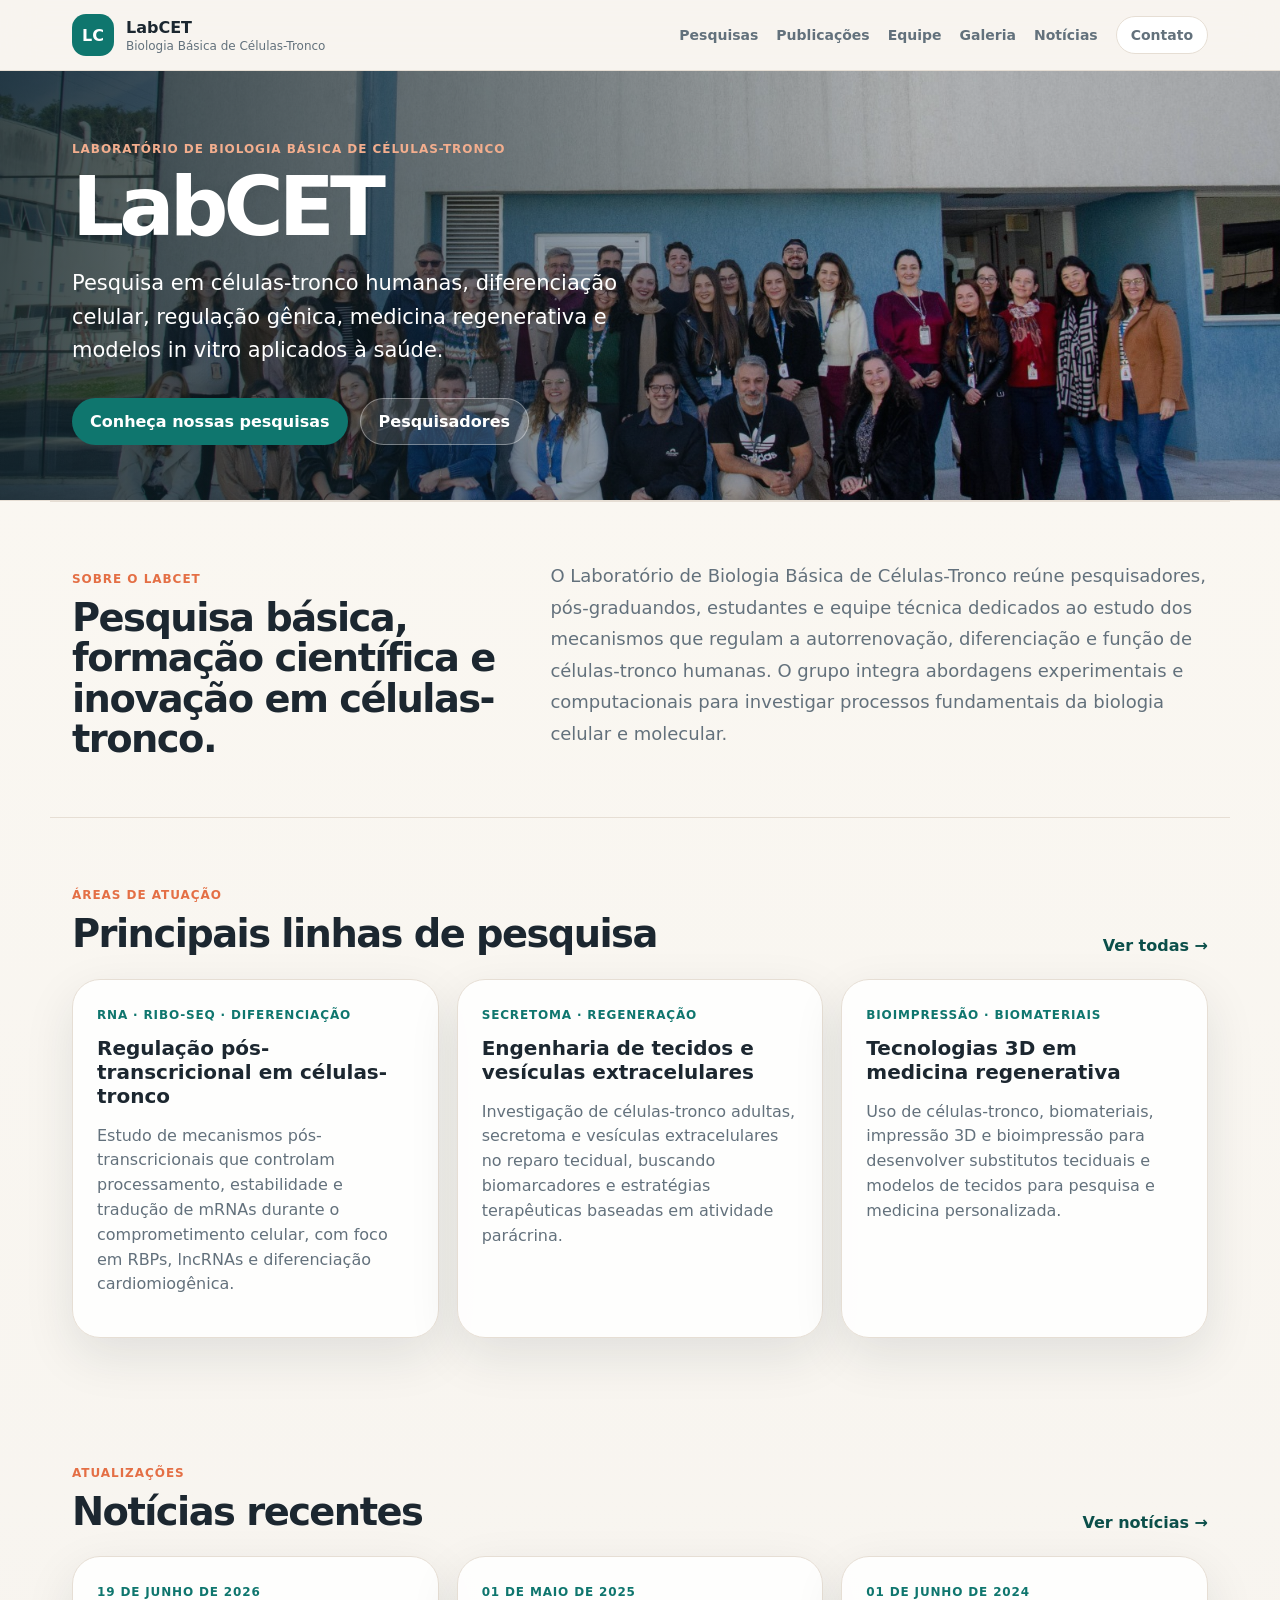
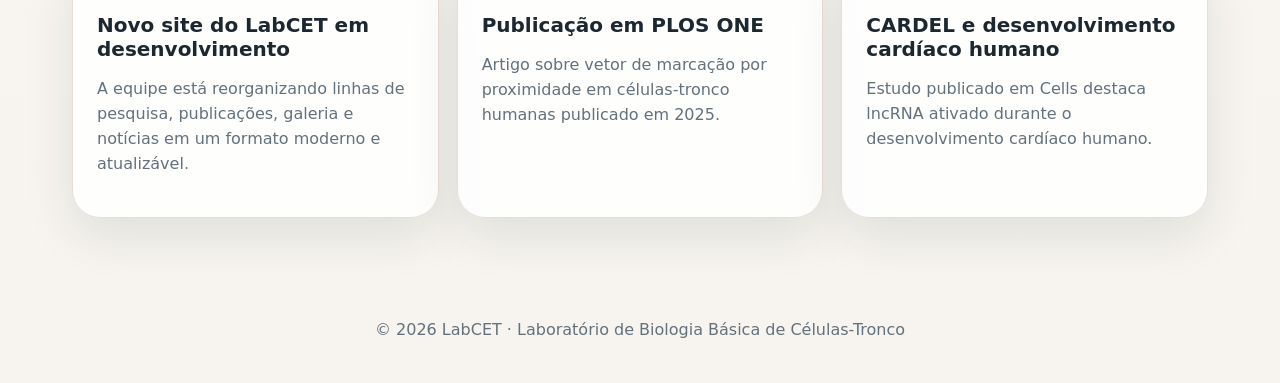
==== commit 12cf4ca3: "Rename 'Pesquisadores' link to 'Equipe'" ====
--- a/index.html
+++ b/index.html
@@ -19,7 +19,7 @@
     <div class="nav-links">
       <a href="pesquisas.html">Pesquisas</a>
       <a href="publicacoes.html">Publicações</a>
-      <a href="equipe.html">Pesquisadores</a>
+      <a href="equipe.html">Equipe</a>
       <a href="galeria.html">Galeria</a>
       <a href="noticias.html">Notícias</a>
       <a class="pill" href="contato.html">Contato</a>
--- a/assets/styles.css
+++ b/assets/styles.css
@@ -257,83 +257,392 @@
 
 /* ===== HOME: BANNER COM FOTO ===== */
 
-.home-hero-photo {
-  position: relative;
-  max-width: 1180px;
-  height: 430px;
-  margin: 34px auto 0;
-  border-radius: 32px;
-  overflow: hidden;
-  border: 1px solid var(--line);
-  box-shadow: var(--shadow);
-}
-
-.home-hero-photo > img {
-  width: 100%;
-  height: 100%;
-  object-fit: cover;
-  object-position: center 80%;
-  display: block;
-}
-
-.home-hero-overlay {
-  position: absolute;
-  inset: 0;
+.home-hero-photo{
+  position:relative;
+  height:430px;
+  overflow:hidden;
+  border-bottom:1px solid var(--line);
+}
+
+.home-hero-photo img{
+  width:100%;
+  height:100%;
+  object-fit:cover;
+  object-position:center 80%;
+  display:block;
+}
+
+.home-hero-overlay{
+  position:absolute;
+  inset:0;
   background:
-    linear-gradient(90deg, rgba(12,31,38,.78) 0%, rgba(12,31,38,.46) 42%, rgba(12,31,38,.08) 100%);
-  z-index: 1;
-}
-
-.home-hero-content {
-  position: absolute;
-  left: 42px;
-  bottom: 42px;
-  z-index: 2;
-  max-width: 680px;
-  color: white;
-}
-
-.home-hero-content h1 {
-  font-size: clamp(54px, 7vw, 88px);
-  margin: 8px 0 10px;
-  color: white;
-  line-height: .95;
-}
-
-.home-hero-content .lead {
-  max-width: 640px;
-  color: rgba(255,255,255,.9);
-  font-size: 19px;
-}
-
-.home-hero-content .eyebrow {
-  color: #F3AE8E;
-}
-
-.home-hero-content .hero-actions {
-  margin-top: 22px;
-}
-
-.photo-secondary {
-  background: rgba(255,255,255,.16);
-  color: white;
-  border: 1px solid rgba(255,255,255,.38);
-}
-
+    linear-gradient(
+      90deg,
+      rgba(12,31,38,.80) 0%,
+      rgba(12,31,38,.45) 40%,
+      rgba(12,31,38,.08) 72%
+    );
+  z-index:1;
+}
+
+.home-hero-content{
+  position:absolute;
+  left:calc((100vw - 1180px) / 2 + 22px);
+  bottom:55px;
+  max-width:600px;
+  color:white;
+  z-index:2;
+}
+
+.home-hero-content h1{
+  color:white;
+  font-size:82px;
+  margin:10px 0;
+  line-height:.95;
+}
+
+.home-hero-content .lead{
+  color:white;
+  font-size:21px;
+}
+
+.home-hero-content .eyebrow{
+  color:#F3AE8E;
+}
+
+.photo-secondary{
+  background:rgba(255,255,255,.14);
+  color:white;
+  border:1px solid rgba(255,255,255,.36);
+}
+
+@media(max-width:1180px){
+  .home-hero-content{
+    left:22px;
+  }
+}
+
+
+:root{
+  --bg:#F7F4EF;
+  --surface:#FFFFFF;
+  --ink:#1C2730;
+  --muted:#63717C;
+  --primary:#0F766E;
+  --primary-dark:#0B4F4A;
+  --accent:#E46F45;
+  --accent-soft:#F7D8C9;
+  --line:#E6DED4;
+  --shadow:0 18px 50px rgba(24,39,48,.10);
+}
+*{box-sizing:border-box}
+html{scroll-behavior:smooth}
+body{
+  margin:0;
+  font-family:Inter, ui-sans-serif, system-ui, -apple-system, BlinkMacSystemFont, "Segoe UI", sans-serif;
+  color:var(--ink);
+  background:linear-gradient(180deg,#FBF8F2 0%, var(--bg) 100%);
+}
+a{color:inherit}
+.site-header{
+  position:sticky; top:0; z-index:10;
+  backdrop-filter: blur(18px);
+  background:rgba(247,244,239,.86);
+  border-bottom:1px solid var(--line);
+}
+.nav{
+  max-width:1180px; margin:auto; padding:14px 22px;
+  display:flex; align-items:center; justify-content:space-between; gap:20px;
+}
+.brand{display:flex; align-items:center; gap:12px; text-decoration:none}
+.brand-mark{
+  width:42px; height:42px; border-radius:14px;
+  display:grid; place-items:center;
+  background:var(--primary); color:white; font-weight:800;
+}
+.brand small{display:block;color:var(--muted);font-size:12px;margin-top:2px}
+.nav-links{display:flex; align-items:center; gap:18px; font-size:14px}
+.nav-links a{text-decoration:none;color:var(--muted);font-weight:650}
+.nav-links a:hover{color:var(--primary-dark)}
+.pill{padding:10px 14px;border:1px solid var(--line);border-radius:999px;background:white}
+.menu-toggle{display:none;background:none;border:0;font-size:26px}
+.hero,.page-hero{
+  max-width:1180px; margin:0 auto; padding:86px 22px 54px;
+}
+.hero{display:grid; grid-template-columns:1.5fr .9fr; gap:36px; align-items:stretch}
+.page-hero{padding-bottom:24px}
+.eyebrow,.section-kicker{color:var(--accent);font-weight:800;text-transform:uppercase;letter-spacing:.08em;font-size:12px}
+h1{font-size:clamp(42px,6vw,76px);line-height:.98;margin:12px 0 22px;letter-spacing:-.06em;max-width:950px}
+h2{font-size:clamp(28px,3vw,42px);line-height:1.05;margin:0;letter-spacing:-.04em}
+h3{margin:0 0 10px;font-size:20px}
+.lead{font-size:20px;line-height:1.6;color:var(--muted);max-width:760px}
+.hero-actions{display:flex;gap:12px;flex-wrap:wrap;margin-top:30px}
+.button{
+  display:inline-flex; align-items:center; justify-content:center;
+  padding:13px 18px; border-radius:999px; text-decoration:none; font-weight:800;
+}
+.primary{background:var(--primary);color:white}
+.secondary{background:white;color:var(--primary-dark);border:1px solid var(--line)}
+.text-link{color:var(--primary-dark);font-weight:800;text-decoration:none}
+.hero-card,.card,.person-card,.contact-card{
+  background:rgba(255,255,255,.88);
+  border:1px solid var(--line);
+  border-radius:28px;
+  box-shadow:var(--shadow);
+}
+.hero-card{padding:28px}
+.card-label{display:inline-block;background:var(--accent-soft);color:#9B3D20;padding:7px 10px;border-radius:999px;font-weight:800;font-size:12px}
+.section{max-width:1180px;margin:0 auto;padding:58px 22px}
+.split{
+  display:grid; grid-template-columns:.8fr 1.2fr; gap:40px;
+  border-top:1px solid var(--line); border-bottom:1px solid var(--line);
+}
+.split p:last-child{font-size:18px;line-height:1.75;color:var(--muted);margin:0}
+.section-heading{display:flex;justify-content:space-between;gap:20px;align-items:end;margin-bottom:24px}
+.search-input{
+  width:min(420px,100%);
+  border:1px solid var(--line); border-radius:999px; padding:13px 16px;
+  background:white; color:var(--ink); outline:0;
+}
+.grid{display:grid;gap:18px}
+.cards{grid-template-columns:repeat(3,minmax(0,1fr))}
+.card{padding:24px}
+.card p,.person-card p,.contact-card p{color:var(--muted);line-height:1.55}
+.tag{display:inline-block;margin-bottom:14px;color:var(--primary);font-size:12px;font-weight:800;text-transform:uppercase;letter-spacing:.07em}
+.highlight-band{
+  background:var(--primary-dark);
+  color:white;
+  border-radius:36px;
+  display:flex;
+  justify-content:space-between;
+  align-items:center;
+  gap:24px;
+  margin-bottom:40px;
+}
+.highlight-band p{color:#D7E7E4;max-width:680px;line-height:1.6}
+.highlight-band .section-kicker{color:#F3AE8E}
+.year-tabs{display:flex;gap:8px;flex-wrap:wrap;margin-bottom:28px}
+.year-tabs button{
+  border:1px solid var(--line);background:white;border-radius:999px;padding:10px 14px;font-weight:800;color:var(--muted);cursor:pointer
+}
+.year-tabs button.active{background:var(--primary);color:white;border-color:var(--primary)}
+.publication-timeline{position:relative;display:grid;gap:36px}
+.year-group{
+  display:grid;
+  grid-template-columns:110px 1fr;
+  gap:28px;
+}
+.year-label{
+  position:sticky;
+  top:92px;
+  align-self:start;
+  font-size:34px;
+  letter-spacing:-.05em;
+  font-weight:900;
+  color:var(--primary-dark);
+}
+.year-items{
+  position:relative;
+  display:grid;
+  gap:14px;
+  padding-left:24px;
+  border-left:2px solid var(--line);
+}
+.pub-item{
+  position:relative;
+  background:white;
+  border:1px solid var(--line);
+  border-radius:22px;
+  padding:18px;
+}
+.pub-item:before{
+  content:"";
+  position:absolute;
+  left:-32px;
+  top:24px;
+  width:14px;
+  height:14px;
+  border-radius:999px;
+  background:var(--accent);
+  border:4px solid var(--bg);
+}
+.pub-item strong{display:block;font-size:18px}
+.pub-meta{color:var(--muted);font-size:14px;margin-top:8px}
+.team-grid{grid-template-columns:repeat(4,minmax(0,1fr))}
+.person-card{padding:18px}
+.avatar{
+  width:72px;height:72px;border-radius:22px;background:linear-gradient(135deg,var(--primary),var(--accent));
+  display:grid;place-items:center;color:white;font-weight:900;font-size:22px;margin-bottom:14px;
+}
+.role{color:var(--accent);font-weight:800;font-size:12px;text-transform:uppercase}
+.gallery-grid{display:grid;grid-template-columns:repeat(4,1fr);gap:16px}
+.gallery-placeholder{
+  min-height:220px;border-radius:28px;border:1px dashed #C7BCAE;background:#fff8;
+  display:grid;place-items:center;color:var(--muted);font-weight:800;text-align:center;padding:18px
+}
+.contact-card{
+  padding:34px;
+  display:flex;
+  justify-content:space-between;
+  align-items:center;
+  gap:24px;
+}
+footer{text-align:center;color:var(--muted);padding:28px}
+.mini-news{border-bottom:1px solid var(--line);padding:14px 0}
+.mini-news:last-child{border-bottom:0}
 @media(max-width:850px){
-  .home-hero-photo {
-    height: 520px;
-    margin: 22px;
-    border-radius: 26px;
+  .hero,.split,.year-group{grid-template-columns:1fr}
+  .cards,.team-grid,.gallery-grid{grid-template-columns:1fr}
+  .section-heading,.highlight-band,.contact-card{align-items:stretch;flex-direction:column}
+  .year-label{position:static}
+  .nav-links{display:none;position:absolute;left:22px;right:22px;top:72px;background:white;border:1px solid var(--line);border-radius:22px;padding:18px;box-shadow:var(--shadow);flex-direction:column;align-items:flex-start}
+  .nav-links.open{display:flex}
+  .menu-toggle{display:block}
+}
+
+
+.leaders-grid{
+  display:grid;
+  grid-template-columns:repeat(2,minmax(0,1fr));
+  gap:22px;
+}
+.leader-card{
+  background:rgba(255,255,255,.9);
+  border:1px solid var(--line);
+  border-radius:32px;
+  box-shadow:var(--shadow);
+  padding:24px;
+  display:grid;
+  grid-template-columns:118px 1fr;
+  gap:22px;
+  align-items:start;
+}
+.leader-photo{
+  width:118px;
+  height:118px;
+  border-radius:28px;
+  background:linear-gradient(135deg,var(--primary),var(--accent));
+  display:grid;
+  place-items:center;
+  color:white;
+  font-size:34px;
+  font-weight:900;
+  overflow:hidden;
+}
+.leader-photo img{
+  width:100%;
+  height:100%;
+  object-fit:cover;
+  display:block;
+}
+.leader-title{
+  color:var(--accent);
+  font-weight:900;
+  font-size:12px;
+  text-transform:uppercase;
+  letter-spacing:.07em;
+  margin-bottom:8px;
+}
+.leader-area{
+  color:var(--primary-dark);
+  font-weight:800;
+  line-height:1.35;
+  margin:8px 0 10px;
+}
+.leader-bio{
+  color:var(--muted);
+  line-height:1.6;
+  margin:0;
+}
+.team-groups{
+  display:grid;
+  gap:34px;
+}
+.team-group h3{
+  font-size:26px;
+  letter-spacing:-.04em;
+  margin-bottom:16px;
+  color:var(--primary-dark);
+}
+.team-group-grid{
+  display:grid;
+  grid-template-columns:repeat(4,minmax(0,1fr));
+  gap:18px;
+}
+@media(max-width:950px){
+  .leaders-grid{grid-template-columns:1fr}
+  .team-group-grid{grid-template-columns:repeat(2,minmax(0,1fr))}
+}
+@media(max-width:620px){
+  .leader-card{grid-template-columns:1fr}
+  .team-group-grid{grid-template-columns:1fr}
+}
+
+
+/* ===== HOME: BANNER COM FOTO ===== */
+
+.home-hero-photo{
+  position:relative;
+  height:430px;
+  overflow:hidden;
+  border-bottom:1px solid var(--line);
+}
+
+.home-hero-photo img{
+  width:100%;
+  height:100%;
+  object-fit:cover;
+  object-position:center 80%;
+  display:block;
+}
+
+.home-hero-overlay{
+  position:absolute;
+  inset:0;
+  background:
+    linear-gradient(
+      90deg,
+      rgba(12,31,38,.80) 0%,
+      rgba(12,31,38,.45) 40%,
+      rgba(12,31,38,.08) 72%
+    );
+  z-index:1;
+}
+
+.home-hero-content{
+  position:absolute;
+  left:calc((100vw - 1180px) / 2 + 22px);
+  bottom:55px;
+  max-width:600px;
+  color:white;
+  z-index:2;
+}
+
+.home-hero-content h1{
+  color:white;
+  font-size:82px;
+  margin:10px 0;
+  line-height:.95;
+}
+
+.home-hero-content .lead{
+  color:white;
+  font-size:21px;
+}
+
+.home-hero-content .eyebrow{
+  color:#F3AE8E;
+}
+
+.photo-secondary{
+  background:rgba(255,255,255,.14);
+  color:white;
+  border:1px solid rgba(255,255,255,.36);
+}
+
+@media(max-width:1180px){
+  .home-hero-content{
+    left:22px;
   }
-
-  .home-hero-content {
-    left: 24px;
-    right: 24px;
-    bottom: 28px;
-  }
-
-  .home-hero-content h1 {
-    font-size: 58px;
-  }
-}
+}
+
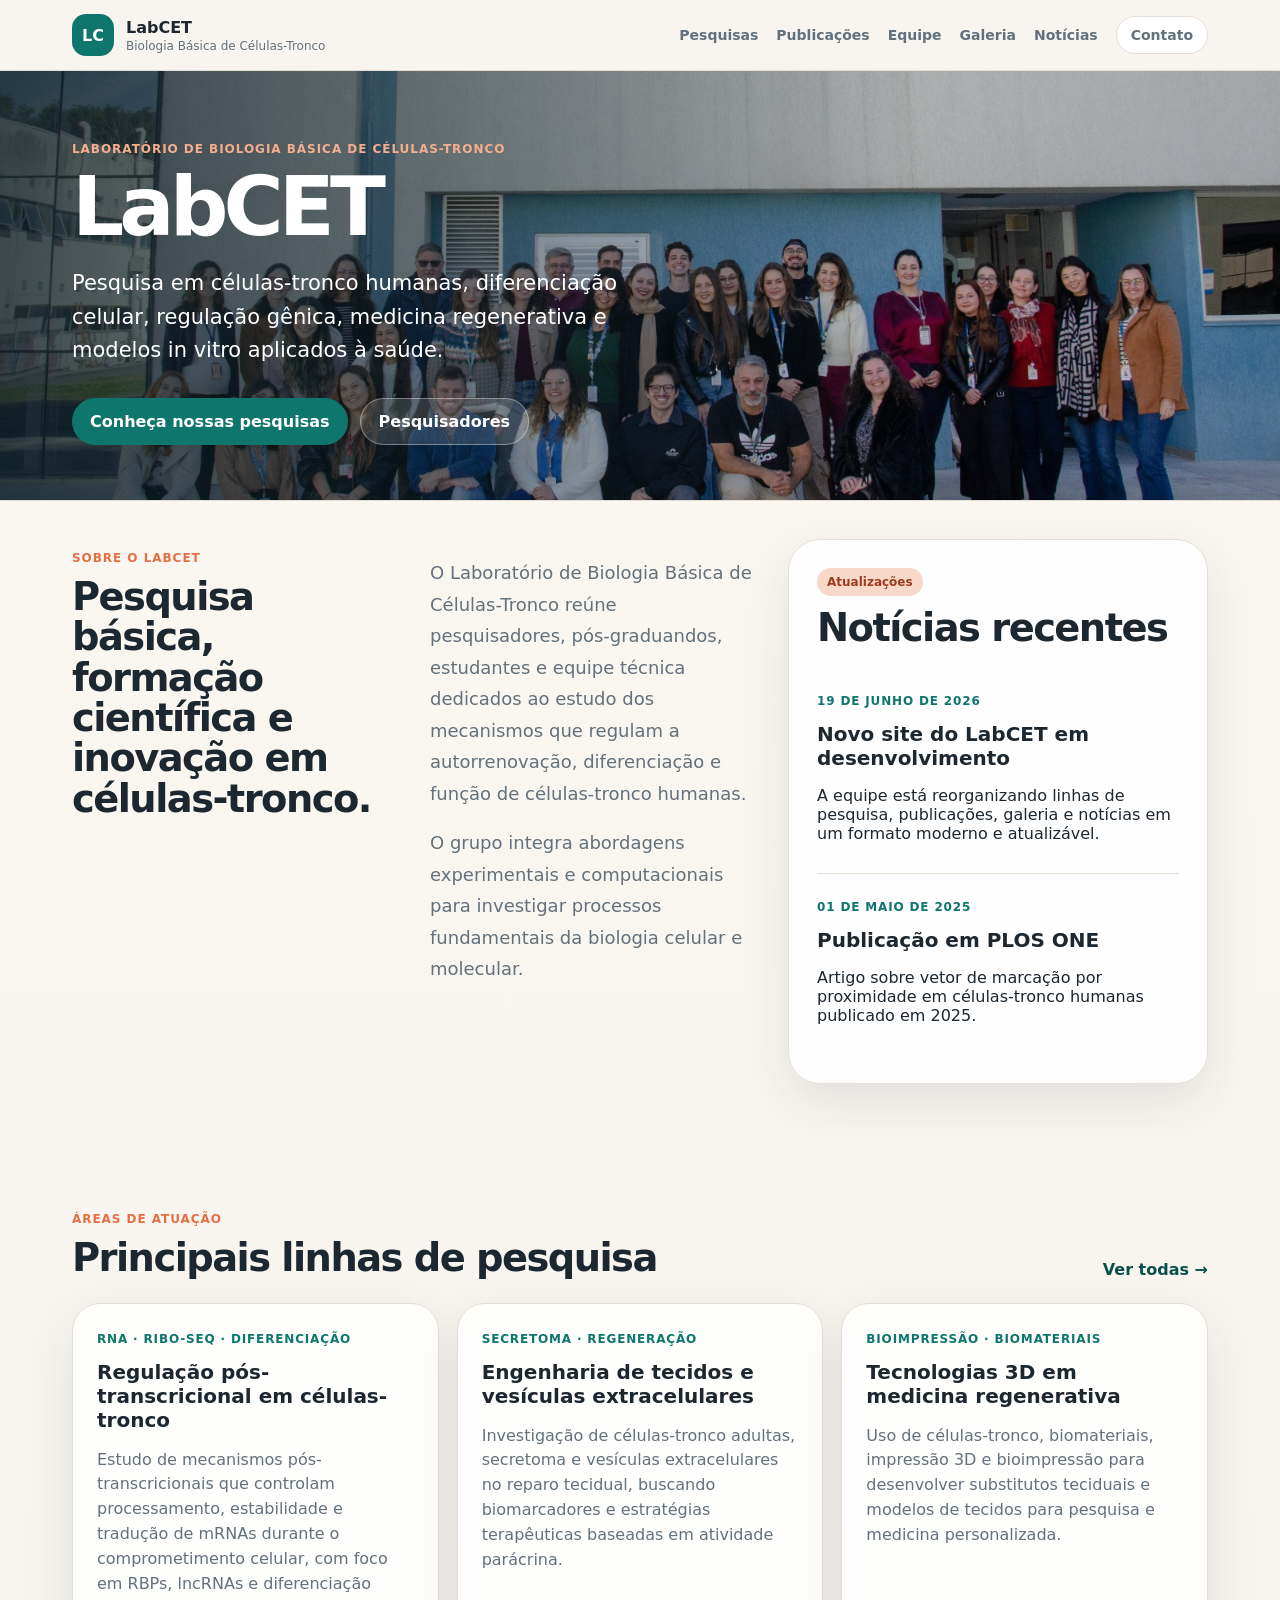
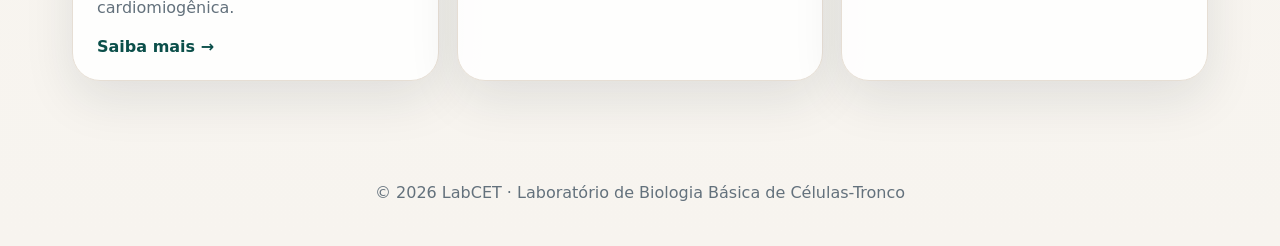
==== commit 20a74b35: "Update index.html" ====
--- a/index.html
+++ b/index.html
@@ -47,18 +47,29 @@
   </div>
 </section>
 
-<section class="section about split">
-  <div>
+<section class="section home-after-hero">
+  <div class="about-text">
     <p class="section-kicker">Sobre o LabCET</p>
     <h2>Pesquisa básica, formação científica e inovação em células-tronco.</h2>
   </div>
-  <p>
-    O Laboratório de Biologia Básica de Células-Tronco reúne pesquisadores,
-    pós-graduandos, estudantes e equipe técnica dedicados ao estudo dos mecanismos
-    que regulam a autorrenovação, diferenciação e função de células-tronco humanas.
-    O grupo integra abordagens experimentais e computacionais para investigar
-    processos fundamentais da biologia celular e molecular.
-  </p>
+
+  <div class="about-description">
+    <p>
+      O Laboratório de Biologia Básica de Células-Tronco reúne pesquisadores,
+      pós-graduandos, estudantes e equipe técnica dedicados ao estudo dos mecanismos
+      que regulam a autorrenovação, diferenciação e função de células-tronco humanas.
+    </p>
+    <p>
+      O grupo integra abordagens experimentais e computacionais para investigar
+      processos fundamentais da biologia celular e molecular.
+    </p>
+  </div>
+
+  <aside class="home-news-card">
+    <span class="card-label">Atualizações</span>
+    <h2>Notícias recentes</h2>
+    <div id="news-preview"></div>
+  </aside>
 </section>
 
 <section class="section">
@@ -72,17 +83,6 @@
   <div id="research-home" class="grid cards"></div>
 </section>
 
-<section class="section news-home">
-  <div class="section-heading">
-    <div>
-      <p class="section-kicker">Atualizações</p>
-      <h2>Notícias recentes</h2>
-    </div>
-    <a class="text-link" href="noticias.html">Ver notícias →</a>
-  </div>
-  <div id="news-list" class="grid cards"></div>
-</section>
-
 </main>
 
 <footer>
--- a/assets/styles.css
+++ b/assets/styles.css
@@ -322,327 +322,83 @@
   }
 }
 
-
-:root{
-  --bg:#F7F4EF;
-  --surface:#FFFFFF;
-  --ink:#1C2730;
-  --muted:#63717C;
-  --primary:#0F766E;
-  --primary-dark:#0B4F4A;
-  --accent:#E46F45;
-  --accent-soft:#F7D8C9;
-  --line:#E6DED4;
-  --shadow:0 18px 50px rgba(24,39,48,.10);
-}
-*{box-sizing:border-box}
-html{scroll-behavior:smooth}
-body{
-  margin:0;
-  font-family:Inter, ui-sans-serif, system-ui, -apple-system, BlinkMacSystemFont, "Segoe UI", sans-serif;
-  color:var(--ink);
-  background:linear-gradient(180deg,#FBF8F2 0%, var(--bg) 100%);
-}
-a{color:inherit}
-.site-header{
-  position:sticky; top:0; z-index:10;
-  backdrop-filter: blur(18px);
-  background:rgba(247,244,239,.86);
-  border-bottom:1px solid var(--line);
-}
-.nav{
-  max-width:1180px; margin:auto; padding:14px 22px;
-  display:flex; align-items:center; justify-content:space-between; gap:20px;
-}
-.brand{display:flex; align-items:center; gap:12px; text-decoration:none}
-.brand-mark{
-  width:42px; height:42px; border-radius:14px;
-  display:grid; place-items:center;
-  background:var(--primary); color:white; font-weight:800;
-}
-.brand small{display:block;color:var(--muted);font-size:12px;margin-top:2px}
-.nav-links{display:flex; align-items:center; gap:18px; font-size:14px}
-.nav-links a{text-decoration:none;color:var(--muted);font-weight:650}
-.nav-links a:hover{color:var(--primary-dark)}
-.pill{padding:10px 14px;border:1px solid var(--line);border-radius:999px;background:white}
-.menu-toggle{display:none;background:none;border:0;font-size:26px}
-.hero,.page-hero{
-  max-width:1180px; margin:0 auto; padding:86px 22px 54px;
-}
-.hero{display:grid; grid-template-columns:1.5fr .9fr; gap:36px; align-items:stretch}
-.page-hero{padding-bottom:24px}
-.eyebrow,.section-kicker{color:var(--accent);font-weight:800;text-transform:uppercase;letter-spacing:.08em;font-size:12px}
-h1{font-size:clamp(42px,6vw,76px);line-height:.98;margin:12px 0 22px;letter-spacing:-.06em;max-width:950px}
-h2{font-size:clamp(28px,3vw,42px);line-height:1.05;margin:0;letter-spacing:-.04em}
-h3{margin:0 0 10px;font-size:20px}
-.lead{font-size:20px;line-height:1.6;color:var(--muted);max-width:760px}
-.hero-actions{display:flex;gap:12px;flex-wrap:wrap;margin-top:30px}
-.button{
-  display:inline-flex; align-items:center; justify-content:center;
-  padding:13px 18px; border-radius:999px; text-decoration:none; font-weight:800;
-}
-.primary{background:var(--primary);color:white}
-.secondary{background:white;color:var(--primary-dark);border:1px solid var(--line)}
-.text-link{color:var(--primary-dark);font-weight:800;text-decoration:none}
-.hero-card,.card,.person-card,.contact-card{
-  background:rgba(255,255,255,.88);
+/* ===== PAGE: PESQUISA BRUNO ===== */
+
+/* ===== PAGE: PESQUISA BRUNO ===== */
+
+.research-detail-grid{
+  display:grid;
+  grid-template-columns:2fr 1fr;
+  gap:50px;
+  align-items:start;
+}
+
+.research-main-card,
+.responsible-card{
+  background:#fff;
   border:1px solid var(--line);
   border-radius:28px;
+  padding:28px;
   box-shadow:var(--shadow);
 }
-.hero-card{padding:28px}
-.card-label{display:inline-block;background:var(--accent-soft);color:#9B3D20;padding:7px 10px;border-radius:999px;font-weight:800;font-size:12px}
-.section{max-width:1180px;margin:0 auto;padding:58px 22px}
-.split{
-  display:grid; grid-template-columns:.8fr 1.2fr; gap:40px;
-  border-top:1px solid var(--line); border-bottom:1px solid var(--line);
-}
-.split p:last-child{font-size:18px;line-height:1.75;color:var(--muted);margin:0}
-.section-heading{display:flex;justify-content:space-between;gap:20px;align-items:end;margin-bottom:24px}
-.search-input{
-  width:min(420px,100%);
-  border:1px solid var(--line); border-radius:999px; padding:13px 16px;
-  background:white; color:var(--ink); outline:0;
-}
-.grid{display:grid;gap:18px}
-.cards{grid-template-columns:repeat(3,minmax(0,1fr))}
-.card{padding:24px}
-.card p,.person-card p,.contact-card p{color:var(--muted);line-height:1.55}
-.tag{display:inline-block;margin-bottom:14px;color:var(--primary);font-size:12px;font-weight:800;text-transform:uppercase;letter-spacing:.07em}
-.highlight-band{
-  background:var(--primary-dark);
-  color:white;
-  border-radius:36px;
-  display:flex;
-  justify-content:space-between;
-  align-items:center;
-  gap:24px;
-  margin-bottom:40px;
-}
-.highlight-band p{color:#D7E7E4;max-width:680px;line-height:1.6}
-.highlight-band .section-kicker{color:#F3AE8E}
-.year-tabs{display:flex;gap:8px;flex-wrap:wrap;margin-bottom:28px}
-.year-tabs button{
-  border:1px solid var(--line);background:white;border-radius:999px;padding:10px 14px;font-weight:800;color:var(--muted);cursor:pointer
-}
-.year-tabs button.active{background:var(--primary);color:white;border-color:var(--primary)}
-.publication-timeline{position:relative;display:grid;gap:36px}
-.year-group{
-  display:grid;
-  grid-template-columns:110px 1fr;
-  gap:28px;
-}
-.year-label{
+
+.research-main-card p,
+.responsible-card p{
+  color:var(--muted);
+  line-height:1.7;
+}
+
+.responsible-card{
   position:sticky;
-  top:92px;
-  align-self:start;
-  font-size:34px;
-  letter-spacing:-.05em;
-  font-weight:900;
-  color:var(--primary-dark);
-}
-.year-items{
-  position:relative;
-  display:grid;
-  gap:14px;
-  padding-left:24px;
-  border-left:2px solid var(--line);
-}
-.pub-item{
-  position:relative;
-  background:white;
-  border:1px solid var(--line);
-  border-radius:22px;
-  padding:18px;
-}
-.pub-item:before{
-  content:"";
-  position:absolute;
-  left:-32px;
-  top:24px;
-  width:14px;
-  height:14px;
-  border-radius:999px;
-  background:var(--accent);
-  border:4px solid var(--bg);
-}
-.pub-item strong{display:block;font-size:18px}
-.pub-meta{color:var(--muted);font-size:14px;margin-top:8px}
-.team-grid{grid-template-columns:repeat(4,minmax(0,1fr))}
-.person-card{padding:18px}
-.avatar{
-  width:72px;height:72px;border-radius:22px;background:linear-gradient(135deg,var(--primary),var(--accent));
-  display:grid;place-items:center;color:white;font-weight:900;font-size:22px;margin-bottom:14px;
-}
-.role{color:var(--accent);font-weight:800;font-size:12px;text-transform:uppercase}
-.gallery-grid{display:grid;grid-template-columns:repeat(4,1fr);gap:16px}
-.gallery-placeholder{
-  min-height:220px;border-radius:28px;border:1px dashed #C7BCAE;background:#fff8;
-  display:grid;place-items:center;color:var(--muted);font-weight:800;text-align:center;padding:18px
-}
-.contact-card{
-  padding:34px;
-  display:flex;
-  justify-content:space-between;
-  align-items:center;
-  gap:24px;
-}
-footer{text-align:center;color:var(--muted);padding:28px}
-.mini-news{border-bottom:1px solid var(--line);padding:14px 0}
-.mini-news:last-child{border-bottom:0}
-@media(max-width:850px){
-  .hero,.split,.year-group{grid-template-columns:1fr}
-  .cards,.team-grid,.gallery-grid{grid-template-columns:1fr}
-  .section-heading,.highlight-band,.contact-card{align-items:stretch;flex-direction:column}
-  .year-label{position:static}
-  .nav-links{display:none;position:absolute;left:22px;right:22px;top:72px;background:white;border:1px solid var(--line);border-radius:22px;padding:18px;box-shadow:var(--shadow);flex-direction:column;align-items:flex-start}
-  .nav-links.open{display:flex}
-  .menu-toggle{display:block}
-}
-
-
-.leaders-grid{
-  display:grid;
-  grid-template-columns:repeat(2,minmax(0,1fr));
-  gap:22px;
-}
-.leader-card{
-  background:rgba(255,255,255,.9);
+  top:110px;
+}
+
+.large-avatar{
+  width:88px;
+  height:88px;
+  font-size:28px;
+  border-radius:24px;
+}
+
+@media(max-width:900px){
+  .research-detail-grid{
+    grid-template-columns:1fr;
+  }
+
+  .responsible-card{
+    position:static;
+  }
+}
+
+
+.home-after-hero{
+  display:grid;
+  grid-template-columns:1fr 1fr 420px;
+  gap:36px;
+  align-items:start;
+  padding-top:38px;
+}
+
+.home-news-card{
+  background:rgba(255,255,255,.94);
   border:1px solid var(--line);
   border-radius:32px;
+  padding:28px;
   box-shadow:var(--shadow);
-  padding:24px;
-  display:grid;
-  grid-template-columns:118px 1fr;
-  gap:22px;
-  align-items:start;
-}
-.leader-photo{
-  width:118px;
-  height:118px;
-  border-radius:28px;
-  background:linear-gradient(135deg,var(--primary),var(--accent));
-  display:grid;
-  place-items:center;
-  color:white;
-  font-size:34px;
-  font-weight:900;
-  overflow:hidden;
-}
-.leader-photo img{
-  width:100%;
-  height:100%;
-  object-fit:cover;
-  display:block;
-}
-.leader-title{
-  color:var(--accent);
-  font-weight:900;
-  font-size:12px;
-  text-transform:uppercase;
-  letter-spacing:.07em;
-  margin-bottom:8px;
-}
-.leader-area{
-  color:var(--primary-dark);
-  font-weight:800;
-  line-height:1.35;
-  margin:8px 0 10px;
-}
-.leader-bio{
+}
+
+.home-news-card h2{
+  margin:12px 0 20px;
+}
+
+.about-description p{
   color:var(--muted);
-  line-height:1.6;
-  margin:0;
-}
-.team-groups{
-  display:grid;
-  gap:34px;
-}
-.team-group h3{
-  font-size:26px;
-  letter-spacing:-.04em;
-  margin-bottom:16px;
-  color:var(--primary-dark);
-}
-.team-group-grid{
-  display:grid;
-  grid-template-columns:repeat(4,minmax(0,1fr));
-  gap:18px;
-}
-@media(max-width:950px){
-  .leaders-grid{grid-template-columns:1fr}
-  .team-group-grid{grid-template-columns:repeat(2,minmax(0,1fr))}
-}
-@media(max-width:620px){
-  .leader-card{grid-template-columns:1fr}
-  .team-group-grid{grid-template-columns:1fr}
-}
-
-
-/* ===== HOME: BANNER COM FOTO ===== */
-
-.home-hero-photo{
-  position:relative;
-  height:430px;
-  overflow:hidden;
-  border-bottom:1px solid var(--line);
-}
-
-.home-hero-photo img{
-  width:100%;
-  height:100%;
-  object-fit:cover;
-  object-position:center 80%;
-  display:block;
-}
-
-.home-hero-overlay{
-  position:absolute;
-  inset:0;
-  background:
-    linear-gradient(
-      90deg,
-      rgba(12,31,38,.80) 0%,
-      rgba(12,31,38,.45) 40%,
-      rgba(12,31,38,.08) 72%
-    );
-  z-index:1;
-}
-
-.home-hero-content{
-  position:absolute;
-  left:calc((100vw - 1180px) / 2 + 22px);
-  bottom:55px;
-  max-width:600px;
-  color:white;
-  z-index:2;
-}
-
-.home-hero-content h1{
-  color:white;
-  font-size:82px;
-  margin:10px 0;
-  line-height:.95;
-}
-
-.home-hero-content .lead{
-  color:white;
-  font-size:21px;
-}
-
-.home-hero-content .eyebrow{
-  color:#F3AE8E;
-}
-
-.photo-secondary{
-  background:rgba(255,255,255,.14);
-  color:white;
-  border:1px solid rgba(255,255,255,.36);
-}
-
-@media(max-width:1180px){
-  .home-hero-content{
-    left:22px;
+  line-height:1.75;
+  font-size:18px;
+}
+
+@media(max-width:1050px){
+  .home-after-hero{
+    grid-template-columns:1fr;
   }
 }
-
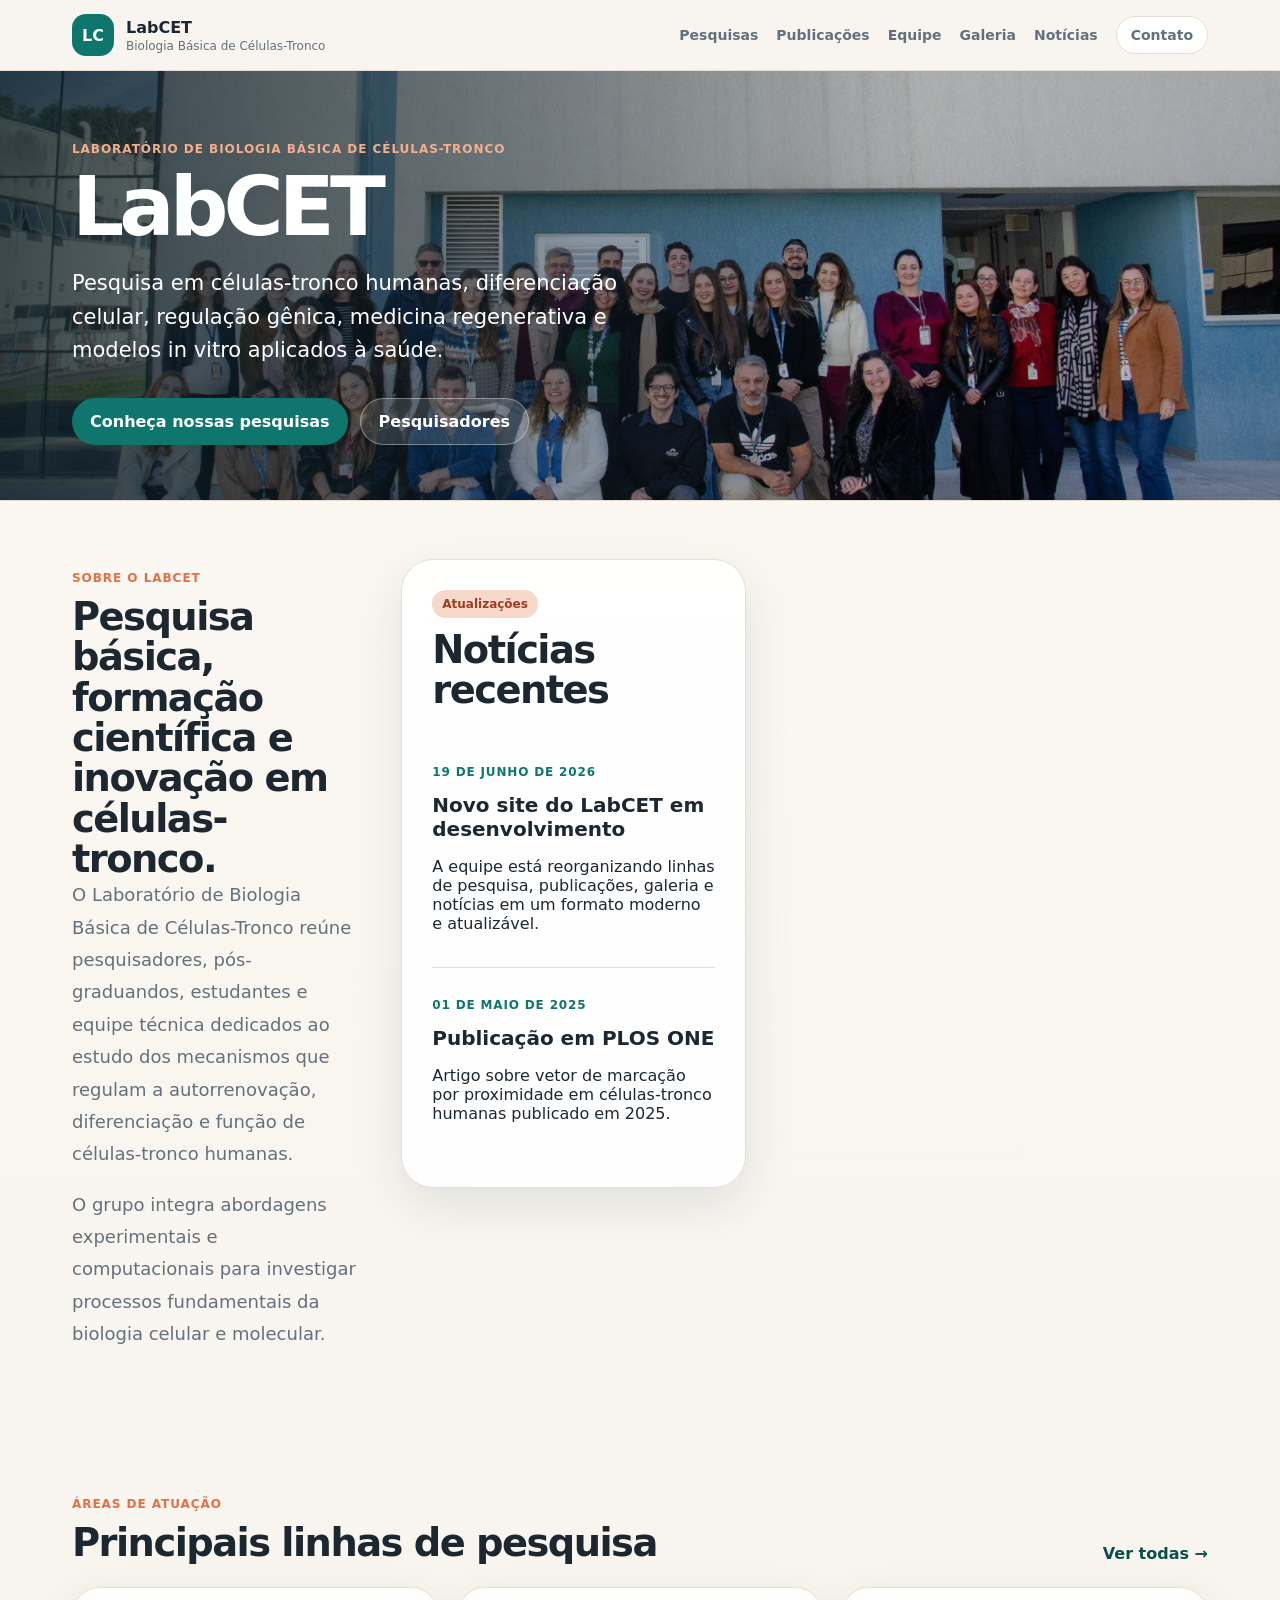
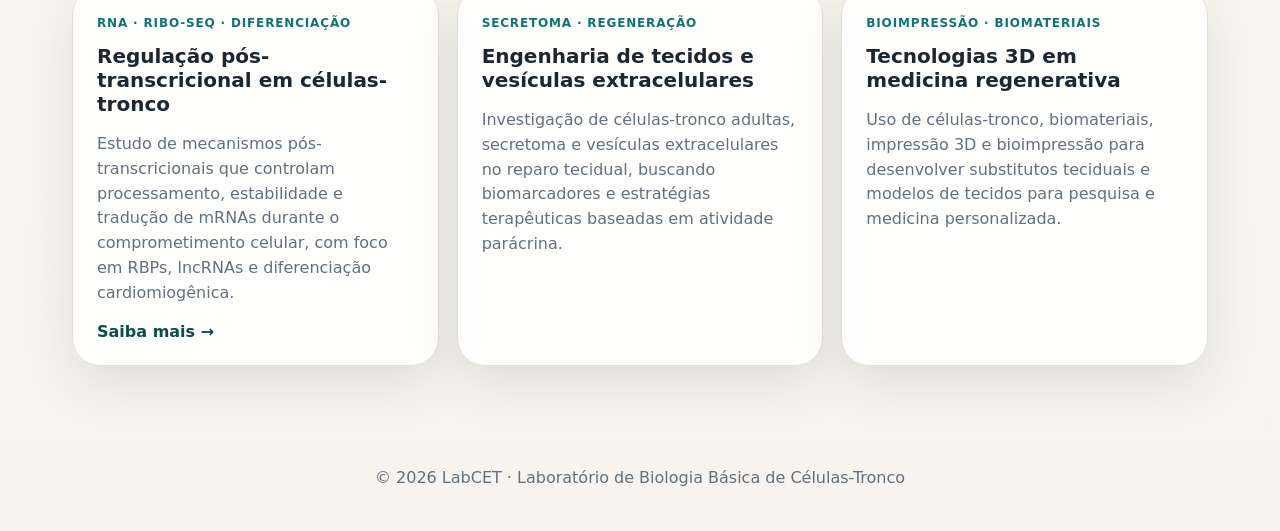
==== commit 9ea98ae2: "Update index.html" ====
--- a/index.html
+++ b/index.html
@@ -48,21 +48,23 @@
 </section>
 
 <section class="section home-after-hero">
-  <div class="about-text">
+
+  <div class="about-content">
     <p class="section-kicker">Sobre o LabCET</p>
+
     <h2>Pesquisa básica, formação científica e inovação em células-tronco.</h2>
-  </div>
 
-  <div class="about-description">
-    <p>
-      O Laboratório de Biologia Básica de Células-Tronco reúne pesquisadores,
-      pós-graduandos, estudantes e equipe técnica dedicados ao estudo dos mecanismos
-      que regulam a autorrenovação, diferenciação e função de células-tronco humanas.
-    </p>
-    <p>
-      O grupo integra abordagens experimentais e computacionais para investigar
-      processos fundamentais da biologia celular e molecular.
-    </p>
+    <div class="about-description">
+      <p>
+        O Laboratório de Biologia Básica de Células-Tronco reúne pesquisadores,
+        pós-graduandos, estudantes e equipe técnica dedicados ao estudo dos mecanismos
+        que regulam a autorrenovação, diferenciação e função de células-tronco humanas.
+      </p>
+      <p>
+        O grupo integra abordagens experimentais e computacionais para investigar
+        processos fundamentais da biologia celular e molecular.
+      </p>
+    </div>
   </div>
 
   <aside class="home-news-card">
@@ -70,6 +72,7 @@
     <h2>Notícias recentes</h2>
     <div id="news-preview"></div>
   </aside>
+
 </section>
 
 <section class="section">
--- a/assets/styles.css
+++ b/assets/styles.css
@@ -369,36 +369,47 @@
     position:static;
   }
 }
-
+/* ===== HOME - SOBRE + NOTÍCIAS ===== */
 
 .home-after-hero{
-  display:grid;
-  grid-template-columns:1fr 1fr 420px;
-  gap:36px;
-  align-items:start;
-  padding-top:38px;
+    display:grid;
+    grid-template-columns:1fr 1.2fr 420px;
+    gap:42px;
+    align-items:start;
+}
+
+.about-description p{
+    color:var(--muted);
+    font-size:18px;
+    line-height:1.8;
+    margin-top:0;
 }
 
 .home-news-card{
-  background:rgba(255,255,255,.94);
-  border:1px solid var(--line);
-  border-radius:32px;
-  padding:28px;
-  box-shadow:var(--shadow);
+    background:rgba(255,255,255,.95);
+    border:1px solid var(--line);
+    border-radius:32px;
+    padding:30px;
+    box-shadow:var(--shadow);
 }
 
 .home-news-card h2{
-  margin:12px 0 20px;
-}
-
-.about-description p{
-  color:var(--muted);
-  line-height:1.75;
-  font-size:18px;
-}
-
-@media(max-width:1050px){
-  .home-after-hero{
-    grid-template-columns:1fr;
-  }
-}
+    margin:12px 0 24px;
+}
+
+.home-news-card .mini-news{
+    padding:18px 0;
+    border-bottom:1px solid var(--line);
+}
+
+.home-news-card .mini-news:last-child{
+    border-bottom:none;
+}
+
+@media(max-width:1100px){
+
+    .home-after-hero{
+        grid-template-columns:1fr;
+    }
+
+}
